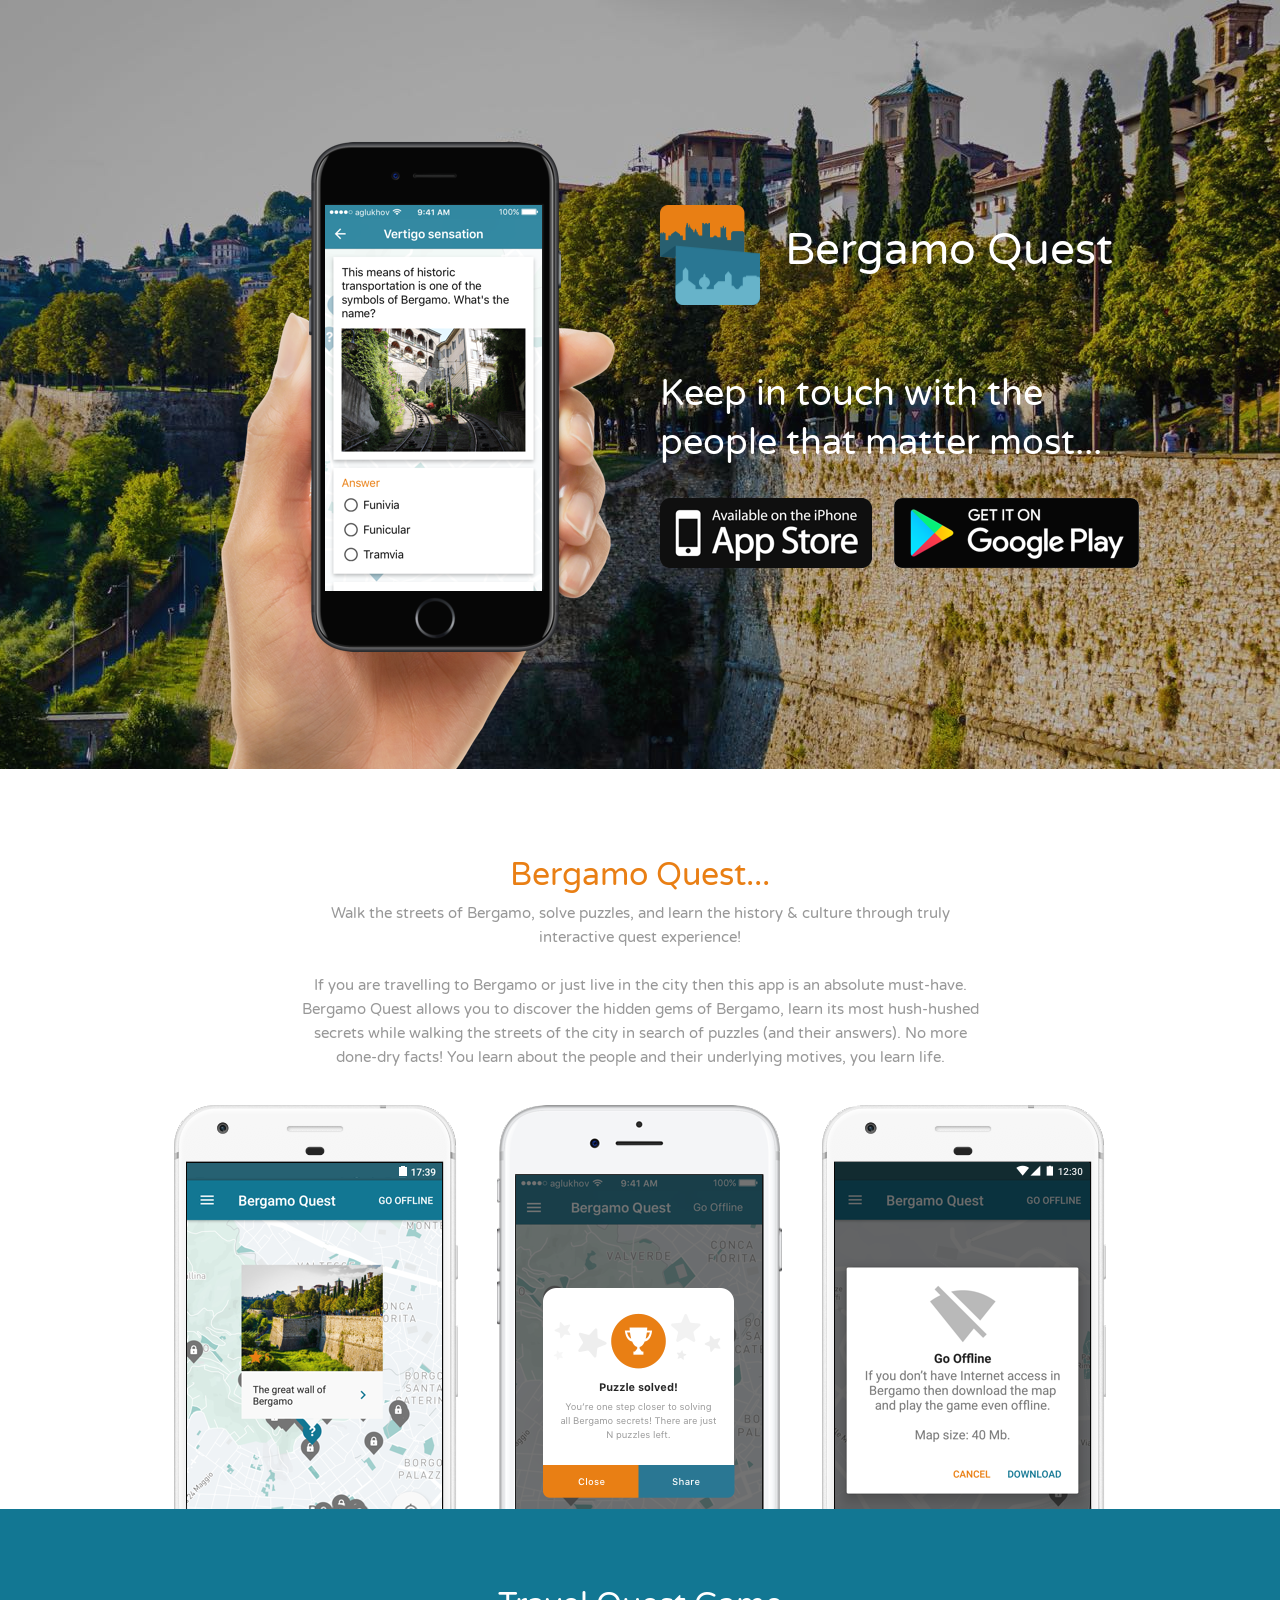
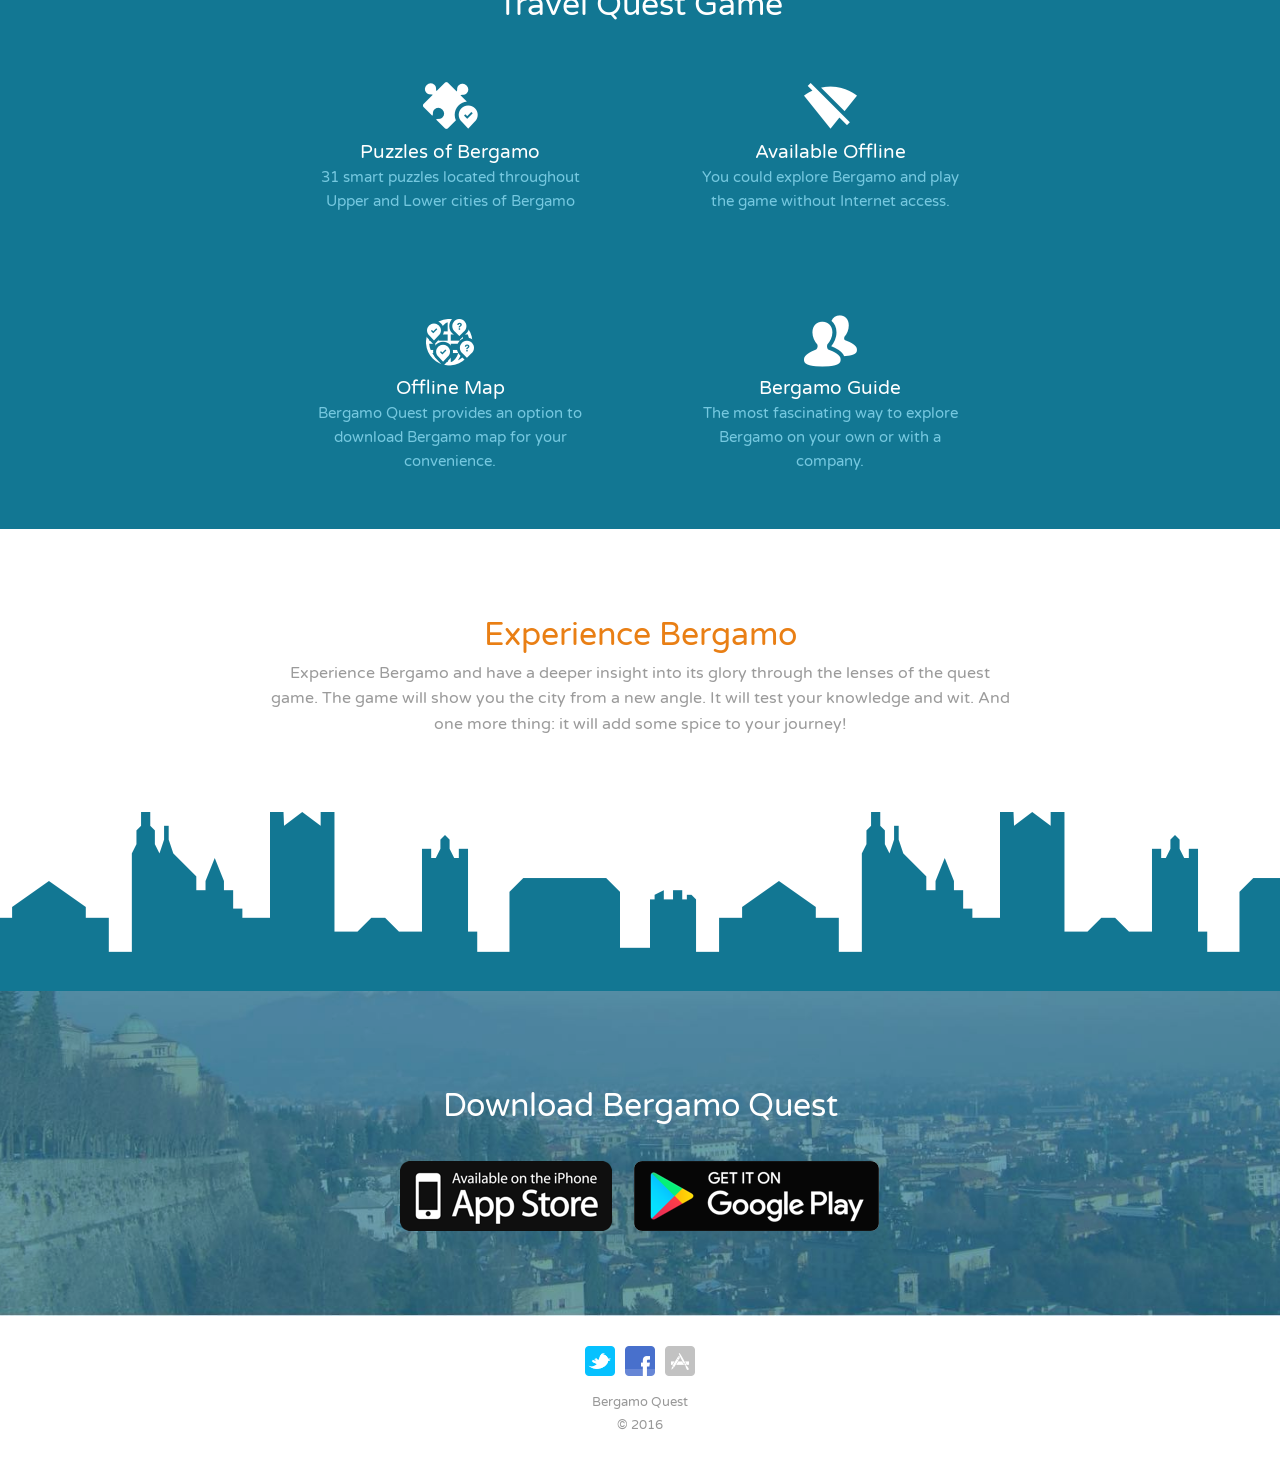
==== public/index.html @ e667bb9e "Landing update 2+x6" ====
<!DOCTYPE html PUBLIC "-//W3C//DTD XHTML 1.0 Transitional//EN" "http://www.w3.org/TR/xhtml1/DTD/xhtml1-transitional.dtd">
<html xmlns="http://www.w3.org/1999/xhtml">

<head itemscope itemtype="http://schema.org/WebSite">
	<meta http-equiv="Content-Type" content="text/html; charset=UTF-8" />

	<title itemprop="name">Bergamo Quest App</title>
	<meta name="description" content="Bergamo Quest allows to know more about Bergamo through solving game puzzles.">
	<link rel="image_src" href="http://bergamoquest.com/img/header_background.jpg" />

	<link rel="shortcut icon" type="image/x-icon" href="favicon.ico" />

	<meta name="copyright" content="Routes Software SRL" />
	<meta name="application-name" content="BergamoQuest" />

	<!-- Twitter App Card data -->
	<meta name="twitter:card" content="app" />
	<meta name="twitter:description" content="Bergamo Quest allows to know more about Bergamo through solving game puzzles." />
	<meta name="twitter:title" content="Bergamo Quest App" />
	<meta name="twitter:site" content="@RoutesTips" />
	<meta name="twitter:creator" content="@RoutesTips" />
	<meta name="twitter:image" content="http://bergamoquest.com/img/header_background.jpg" />
	<meta name="twitter:app:name:iphone" content="BergamoQuest" />
	<meta name="twitter:app:name:ipad" content="BergamoQuest" />
	<meta name="twitter:app:name:googleplay" content="BergamoQuest" />
	<meta name="twitter:app:id:iphone" content="1159543023?" />
	<meta name="twitter:app:id:ipad" content="1159543023?" />
	<meta name="twitter:app:id:googleplay" content="tips.routes.bergamoquest" />

	<!-- Open Graph data -->
	<meta property="og:title" content="Bergamo Quest App" />
	<meta property="og:type" content="website" />
	<meta property="og:url" content="http://bergamoquest.com/" />
	<meta property="og:image" content="http://bergamoquest.com/img/header_background.jpg" />
	<meta property="og:description" content="Bergamo Quest allows to know more about Bergamo through solving game puzzles." />
	<meta property="og:site_name" content="Bergamo Quest App" />

	<meta property="fb:app_id" content="264745753924811" />

	<!----	User-Scalable = NO	---->
	<meta name="viewport" content="width=device-width; initial-scale=1.0; maximum-scale=1.0; user-scalable=0;" />

	<!----	CSS	---->
	<link rel="stylesheet" type="text/css" href="http://fonts.googleapis.com/css?family=Varela+Round">
	<link rel="stylesheet" type="text/css" href="css/site.css" />
</head>


<body>
	<div class="loading_screen"></div>

	<div id="Pg" class="pg">
		<header id="PgTop" class="pg-top">
			<div class="top-txt">
				<h1>Bergamo Quest</h1>
				<h3>Keep in touch with the people that matter most...</h3>
				<a class="but-appsto" href="https://itunes.apple.com/us/app/bergamo-quest/id1159543023?ls=1&mt=8"></a>
				<a class="but-g-play" href="https://play.google.com/store/apps/details?id=tips.routes.bergamoquest"></a>
			</div>
			<div class="top-pic"></div>
		</header>

		<section class="sect-1">
			<div class="inner_wrapper">
				<div class="sect-1_top">
					<h2>Bergamo Quest...</h2>
					<p>Walk the streets of Bergamo, solve puzzles, and learn the history &amp; culture through truly interactive quest experience!</p>
					<p>If you are travelling to Bergamo or just live in the city then this app is an absolute must-have. Bergamo Quest allows you to discover the hidden gems of Bergamo, learn its most hush-hushed secrets while walking the streets of the city in search of puzzles (and their answers). No more done-dry facts! You learn about the people and their underlying motives, you learn life.</p>
				</div>
				<div class="sect-1_toys">
					<div class="sect-1_toy-1"></div>
					<div class="sect-1_toy-2"></div>
					<div class="sect-1_toy-3"></div>
				</div>
			</div>
		</section>


		<section class="sect-2">
			<div class="inner_wrapper">
				<h3>Travel Quest Game</h3>
				<ul class="features">
					<li>
						<div class="ico-feat puzzle"></div>
						<p class="feature_title">Puzzles of Bergamo</p>
						<p>31 smart puzzles located throughout Upper and Lower cities of Bergamo</p>
					</li>
					<li>
						<div class="ico-feat offline"></div>
						<p class="feature_title">Available Offline</p>
						<p>You could explore Bergamo and play the game without Internet access.</p>
					</li>
					<li>
						<div class="ico-feat map"></div>
						<p class="feature_title">Offline Map</p>
						<p>Bergamo Quest provides an option to download Bergamo map for your convenience.</p>
					</li>
					<li>
						<div class="ico-feat guide"></div>
						<p class="feature_title">Bergamo Guide</p>
						<p>The most fascinating way to explore Bergamo on your own or with a company.</p>
					</li>
				</ul>
			</div>
		</section>


		<section class="sect-3">
			<div class="inner_wrapper">
				<h4>Experience Bergamo</h4>
				<p>Experience Bergamo and have a deeper insight into its glory through the lenses of the quest game. The game will show you the city from a new angle. It will test your knowledge and wit. And one more thing: it will add some spice to your journey!</p>

				<!--###<div class="team_member_wrapper">
					<div class="team_member_avatar">
						<img src="img/team_member_1_@DEL.jpg" width="128" height="128" alt=""/>
					</div>
					<p class="team_member_name">Team Member</p>
					<p class="team_member_position">Developer</p>

					<div class="team_member_social_icons">
					<a href="#" class="ico-tw"></a>
					<a href="#" class="dribbble_icon"></a>
					<a href="#" class="ico-fb"></a>
					</div>
				</div>-->

				<!--###<div class="team_member_wrapper">
					<div class="team_member_avatar">
						<img src="img/team_member_2_@DEL.jpg" width="128" height="128" alt=""/>
					</div>
					<p class="team_member_name">Team Member</p>
					<p class="team_member_position">Developer</p>

					<div class="team_member_social_icons">
					<a href="#" class="ico-tw"></a>
					<a href="#" class="dribbble_icon"></a>
					<a href="#" class="ico-fb"></a>
					</div>
				</div>-->

				<!--###<div class="team_member_wrapper">
					<div class="team_member_avatar">
						<img src="img/team_member_3_@DEL.jpg" width="128" height="128" alt=""/>
					</div>
					<p class="team_member_name">Team Member</p>
					<p class="team_member_position">Developer</p>

					<div class="team_member_social_icons">
					<a href="#" class="ico-tw"></a>
					<a href="#" class="dribbble_icon"></a>
					<a href="#" class="ico-fb"></a>
					</div>
				</div>-->
			</div>
		</section>


		<section class="sect-4">
			<div class="inner_wrapper">
				<h4>Download Bergamo Quest</h4>
				<div class="fin-call-2-act">
					<a class="but-appsto" href="https://itunes.apple.com/us/app/bergamo-quest/id1159543023?ls=1&mt=8"></a>
					<a class="but-g-play" href="https://play.google.com/store/apps/details?id=tips.routes.bergamoquest"></a>
				</div>
			</div>
		</section>


		<footer id="PgBot" class="pg-bot">
			<div class="inner_wrapper">
				<div class="bot-social">
					<a class="ico-tw" href="https://twitter.com/RoutesTips"></a>
					<a class="ico-fb" href="https://www.facebook.com/BergamoQuest/"></a>
					<a class="ico-appsto" href="https://itunes.apple.com/us/app/bergamo-quest/id1159543023?ls=1&mt=8"></a>
				</div>
				<p>Bergamo Quest</p>
				<p class="copyright">&copy; 2016</p>
			</div>
		</footer>
	</div>

	<script type="text/javascript" src="js/jquery-1.9.1.min.js"></script>
	<script type="text/javascript" src="js/site.js"></script>

	<!-- Google Analytics -->
	<!--###<script type="text/javascript">
		(function(i,s,o,g,r,a,m){i['GoogleAnalyticsObject']=r;i[r]=i[r]||function(){
		(i[r].q=i[r].q||[]).push(arguments)},i[r].l=1*new Date();a=s.createElement(o),
		m=s.getElementsByTagName(o)[0];a.async=1;a.src=g;m.parentNode.insertBefore(a,m)
		})(window,document,'script','https://www.google-analytics.com/analytics.js','ga');

		ga('create', 'UA-49357910-4', 'auto');
		ga('send', 'pageview');
	</script>-->
</body>


</html>
---- public/css/site.css ----
/* Reset */
html,body,div,span,object,iframe,h2,h3,h4,h5,h6,p,blockquote,pre,abbr,address,cite,code,del,dfn,em,img,ins,kbd,q,samp,small,strong,sub,sup,var,b,i,dl,dt,dd,ol,ul,li,fieldset,form,label,legend,table,caption,tbody,tfoot,thead,tr,th,td,article,aside,canvas,details,figcaption,figure,footer,header,hgroup,menu,nav,section,summary,time,mark,audio,video{background:transparent;border:0;font-size:100%;margin:0;outline:0;padding:0;vertical-align:baseline}body{line-height:1}article,aside,details,figcaption,figure,footer,header,hgroup,menu,nav,section{display:block}blockquote,q{quotes:none}blockquote:before,blockquote:after,q:before,q:after{content:none}a{background:transparent;font-size:100%;margin:0;padding:0;vertical-align:baseline}ins{background-color:#ff9;color:#000;text-decoration:none}mark{background-color:#ff9;color:#000;font-style:italic;font-weight:700}del{text-decoration:line-through}abbr[title],dfn[title]{border-bottom:1px dotted;cursor:help}table{border-collapse:collapse;border-spacing:0}hr{border:0;border-top:1px solid #ccc;display:block;height:1px;margin:1em 0;padding:0}input,select{vertical-align:middle}

/* General */
::selection {
	background: #000;
	color: #FFF;
}

::-moz-selection {
	background-color: #000;
	color: #FFF;
}

::-moz-focus-inner {
	margin: 0;
	border: 0;
	padding: 0;
}

a,a:visited {
	outline: none;
	text-decoration: none;
	color: #2e2e2e;
}

a:hover {
	outline: none;
	text-decoration: none;
	color: #666;
}

h1, h2, h3, h4, h5, h6 {
	margin: 0;
	border: 0;
	padding: 0;
	-webkit-font-smoothing: antialiased;
	font-family: 'Varela Round', sans-serif;
	line-height: 120%;
	font-weight: normal;
}

body {
	margin: 0;
	padding: 0;
	/*###overflow-x: hidden;*/
	background-image: none;
	background-color: #FFF;
	-webkit-font-smoothing: antialiased;
	font-family: 'Varela Round', sans-serif;
	/*###line-height: 1;*/
	word-wrap: break-word;
	color: #2D2D2D;
}

.pg {
	display: none;
	min-width: 320px;
}

/* Loading Screen */
.loading_screen {
	position: absolute;
	width: 100%;
	height: 100%;
	background-image: url('../img/loading_icon.gif');
	background-position: center center;
	background-repeat: no-repeat;
	background-color: #FFF;
}

.inner_wrapper {
	-moz-box-sizing: border-box;
	box-sizing: border-box;
	width: 1000px;
	max-width: 100%;
	margin-right: auto;
	margin-left: auto;
	padding: 0;
}

/* Header */
.pg-top {
	-moz-box-sizing: border-box;
	box-sizing: border-box;
	float: left;
	width: 100%;
	height: 769px;
	padding-left: 50%;
	overflow: hidden;
	background: rgb(13, 116, 145) url('../img/header_background.jpg') 50% 0 no-repeat;
	background-size: cover;
}

.top-txt {
	position: relative;
	float: left;
	width: 480px;
	/*###height: auto;*/
	z-index: 2;
	margin-left: 20px;
	margin-right: -500px;
	margin-top: 205px;
}

.top-txt:after {
	content: '';
	display: table;
	clear: both;
	line-height: 0;
}

.top-pic {
	float: left;
	width: 483px;
	height: 100%;/*^^^629px*/
	z-index: 1;
	margin-left: -500px;
	margin-right: 17px;
	background: url('../img/iphone_hand.png') 50% 100% no-repeat;
}

.top-txt h1 {
	margin: 0 0 65px 0;
	padding: 20px 0 27px 125px;
	background: url('../img/logo.png') 0 0 no-repeat;
	font-size: 44px;
	/*###line-height: 100%;*/
	color: #FFF;
}

.top-txt h3 {
	margin: 0 0 29px 0;
	padding: 0;
	font-size: 36px;
	line-height: 136%;
	color: #FFF;
}

/* Appstore Button */
a.but-appsto {
	display: block;
	float: left;
	height: 71px;
	width: 212px;
	margin-right: 22px;
	background: url('../img/store_buttons.png') 0 0 no-repeat;
}

/* Google Play Button */
a.but-g-play {
	display: block;
	float: left;
	height: 71px;
	width: 245px;
	background: url('../img/store_buttons.png') -213px 0 no-repeat;
}

/* Section 1 */
.sect-1 {
	float: left;
	width: 100%;
	height: 653px;/*###690px*/
	padding-top: 87px;
	background-color: #FFF;
}

.sect-1_top {
	width: 690px;
	/*###height: 228px;*/
	margin: 0 auto 6px auto;
}

.sect-1 h2 {
	margin-bottom: 7px;
	text-align: center;
	font-size: 32px;
	color: rgb(233, 124, 15);
}

.sect-1 p {
	margin-bottom: 24px;
	text-align: center;
	font-size: 15px;
	line-height: 160%;
	color: #969696;
}

.sect-1 p:last-child {
	margin: 0;
}

.sect-1_toys {
	width: 932px;/*###900px*/
	/*###height: 434px;462px*/
	margin: 0 auto;
}

.sect-1_toy-1,
.sect-1_toy-2,
.sect-1_toy-3 {
	float: left;
	width: 284px;
	height: 404px;
	margin-top: 30px;/*###40px*/
	background-position: top center;
	background-repeat: no-repeat;
}

.sect-1_toy-1 {
	background-image: url('../img/toy_1.png');
}

.sect-1_toy-2 {
	width: 285px;
	margin-left: 39px;
	background-image: url('../img/toy_2.png');
}

.sect-1_toy-3 {
	margin-left: 40px;
	background-image: url('../img/toy_3.png');
}

/* Section 2 */
.sect-2 {
	float: left;
	width: 100%;
	padding-top: 77px;
	background-color: rgb(13, 116, 145);
}

.sect-2 h3 {
	margin-bottom: 9px;
	text-align: center;
	font-size: 32px;
	color: rgb(255, 255, 255);
}

ul.features {
	width: 760px;
	margin-left: auto;
	margin-right: auto;
	/*###padding-top: 60px;*/
	list-style: none;
}

ul.features li {
	float: left;
	width: 280px;
	margin: 45px 50px 56px 50px;
	text-align: center;
}

.features .ico-feat {
	width: 55px;
	height: 55px;
	margin-left: auto;
	margin-right: auto;
	margin-bottom: 10px;
	background: url('../img/ico_features.png') 0 0 no-repeat;
}

.ico-feat.puzzle {
	background-position: 0px 0px;
}

.ico-feat.offline {
	background-position: 0px -55px;
}

.ico-feat.map {
	background-position: 0px -110px;
}

.ico-feat.guide {
	background-position: 0px -165px;
}

.features p.feature_title {
	margin-bottom: 3px;
	font-size: 19px;
	line-height: 100%;
	color: rgb(255, 255, 255);
}

.features p {
	font-size: 15px;
	line-height: 160%;/*###24px*/
	color: rgb(114, 199, 223);
}

/* Section 3 */
.sect-3 {
	float: left;
	width: 100%;
	min-height: 195px;
	padding-top: 87px;
	padding-bottom: 180px;
	background: rgb(255, 255, 255) url('../img/city.png') 50% 100% repeat-x;
}

.sect-3 .inner_wrapper {
	width: 740px;
}

.sect-3 h4 {
	margin-bottom: 6px;
	text-align: center;
	font-size: 32px;
	color: rgb(233, 124, 15);
}

.sect-3 p {
	text-align: center;
	line-height: 160%;
	color: rgb(153, 153, 153);
}

/*###.team_member_wrapper {
	width: 140px;
	float: left;
}*/

/*###.team_member_avatar {
	width: 140px;
	height: 140px;
}*/

/*###.team_member_avatar img {
	width: 122px;
	height: 122px;
	border: solid 8px #FFF;
	-moz-box-shadow: 0 0 10px 0 #D3D3D3;
	-webkit-box-shadow: 0 0 10px 0 #D3D3D3;
	box-shadow: 0 0 10px 0 #D3D3D3;
	border-radius: 50%;
}*/

/*###p.team_member_name {
	text-align: center;
	font-size: 16px;
	color: #494949;
	text-transform: uppercase;
	padding-top: 15px;
	padding-bottom: 10px;
}*/

/*###p.team_member_position {
	text-align: center;
	text-transform: uppercase;
	color: #B0B0B0;
	font-size: 12px;
}*/

/*###.team_member_social_icons {
	width: 110px;
	height: 30px;
	margin-left:auto;
	margin-right:auto;
	margin-top: 16px;
}*/

/*###.team_member_social_icons a {
	float: left;
	width: 30px;
	height: 30px;
	margin-right: 10px;
	background-image: url('../img/team_social_icons.png');
	background-repeat: no-repeat;
}*/

/*###.team_member_social_icons a.ico-tw {
	background-position: 0px 0px;
}*/

/*###.team_member_social_icons a.dribbble_icon {
  background-position: -31px 0px;
}*/

/*###.team_member_social_icons a.ico-fb {
	margin-right: 0px;
	background-position: -62px 0px;
}*/

/*###.team_member_wrapper {
	float: left;
	width: 140px;
	margin-left: 80px;
	margin-right: 80px;
	margin-top: 80px;
}*/


/* Section 4 */
.sect-4 {
	float: left;
	width: 100%;
	height: 229px;
	padding-top: 96px;
	background: #2A1040 url('../img/footer_background.jpg') 50% 50% no-repeat;
	background-size: cover;
}

.sect-4 h4 {
	margin-bottom: 34px;
	text-align: center;
	font-size: 32px;
	color: #FFF;
}

.fin-call-2-act {
	width: 480px;/*###441px*/
	margin-left: auto;
	margin-right: auto;
}


/* Footer */
.pg-bot {
	float: left;
	width: 100%;
	text-align: center;
	padding-top: 30px;
	padding-bottom: 20px;
	height: auto;
}

.pg-bot p {
	padding-bottom: 10px;
	font-size: 13px;
	color: #969696;
}

.bot-social {
	width: 110px;
	height: 50px;
	margin-left: auto;
	margin-right: auto;
}

.bot-social a {
	float: left;
	width: 30px;
	height: 30px;
	margin-right: 10px;
	background-image: url('../img/team_social_icons.png');
	background-repeat: no-repeat;
}

.bot-social a.ico-tw {
	background-position:0px 0px;
}

.bot-social a.ico-fb {
	background-position:-62px 0px;
}

.bot-social a.ico-appsto {
	background-position: -93px 0px;
	margin-right: 0px;
}

/* Animations (Compressed)*/
.animated{-webkit-animation-duration:1s;-moz-animation-duration:1s;-o-animation-duration:1s;animation-duration:1s;-webkit-animation-fill-mode:both;-moz-animation-fill-mode:both;-o-animation-fill-mode:both;animation-fill-mode:both}@-webkit-keyframes fadeInDownBig{0%{opacity:0;-webkit-transform:translateY(-2000px)}100%{opacity:1;-webkit-transform:translateY(0)}}@-moz-keyframes fadeInDownBig{0%{opacity:0;-moz-transform:translateY(-2000px)}100%{opacity:1;-moz-transform:translateY(0)}}@-o-keyframes fadeInDownBig{0%{opacity:0;-o-transform:translateY(-2000px)}100%{opacity:1;-o-transform:translateY(0)}}@keyframes fadeInDownBig{0%{opacity:0;transform:translateY(-2000px)}100%{opacity:1;transform:translateY(0)}}.fadeInDownBig{-webkit-animation-name:fadeInDownBig;-moz-animation-name:fadeInDownBig;-o-animation-name:fadeInDownBig;animation-name:fadeInDownBig}@-webkit-keyframes fadeInUpBig{0%{opacity:0;-webkit-transform:translateY(2000px)}100%{opacity:1;-webkit-transform:translateY(0)}}@-moz-keyframes fadeInUpBig{0%{opacity:0;-moz-transform:translateY(2000px)}100%{opacity:1;-moz-transform:translateY(0)}}@-o-keyframes fadeInUpBig{0%{opacity:0;-o-transform:translateY(2000px)}100%{opacity:1;-o-transform:translateY(0)}}@keyframes fadeInUpBig{0%{opacity:0;transform:translateY(2000px)}100%{opacity:1;transform:translateY(0)}}.fadeInUpBig{-webkit-animation-name:fadeInUpBig;-moz-animation-name:fadeInUpBig;-o-animation-name:fadeInUpBig;animation-name:fadeInUpBig}



/* Responsive */
@media screen and (max-width: 1020px) {
	.inner_wrapper {
		width: 100%;
		/*###margin-left: 0;*/
		/*###margin-right: 0;*/
		padding-left: 20px;
		padding-right: 20px;
	}

	.pg-top {
		height: auto;
		padding-left: 20%;
		padding-right: 20%;
		padding-bottom: 39.6%;
	}

	/*^^^.top-txt {
		/*###float: right;* /
		position: absolute;
		width: 80%;
		/*###height: auto;* /
		margin-left: 10%;
		margin-right: 10%;
		margin-top: 10%;
	}*/

	.top-txt {
		float: none;
		width: auto;
		margin-left: auto;
		margin-right: auto;
		margin-top: 50px;
	}

	/*^^^.top-pic {
		margin-top: 40%;
		/*###max-width: 690px;* /
		background-size: 100%;
		/*###background-position: center bottom;* /
	}*/

	.top-pic {
		float: none;
		position: absolute;
		left: 36.33%;
		bottom: 0;
		width: 27.33%;
		height: 51.5%;
		margin: 0;
		background-size: 100%;
	}

	.top-txt h1 {
		margin-bottom: 25px;
	}

	.sect-1_toys {
		width: 608px;
		/*###height: 462px;*/
		/*###margin-left: auto;*/
		/*###margin-right: auto;*/
	}

	.sect-1_toy-3 {
		display:none;
	}
}



@media screen and (max-width: 900px) {
	.sect-1_top {
		width: 80%;
		/*###margin-left: auto;*/
		/*###margin-right: auto;*/
		margin-bottom: 10px;/*###*/
	}

	.sect-3 {
		/*###height: auto;*/
		/*###padding-bottom: 80px;*/
	}

	.sect-3 .inner_wrapper {
		width: 340px;
		margin-left: auto;
		margin-right: auto;
	}

	.sect-4 {
		/*###background-position: 0px 0px;*/
	}
}



@media screen and (max-width: 780px) {
	/*^^^.top-pic {
		margin-top: 50%;
	}*/

	.sect-1_toys {
		width: 100%;
	}

	.sect-1_toy-1 {
		float: none;
		margin-left: auto;
		margin-right: auto;
	}

	.sect-1_toy-2 {
		display:none;
	}

	.sect-2 h3 {
		padding-left: 40px;
		padding-right: 40px;
	}

	ul.features {
		width: 100%;
		margin-left: 0;
		margin-right: 0;
	}

	ul.features li {
		clear: both;
		float: none;
		width: 280px;
		margin-left: auto;
		margin-right: auto;
		/*###text-align: center;*/
	}
}



@media screen and (max-width: 590px) {
	/*^^^.top-pic {
		margin-top: 80%;
	}*/

	.sect-1 {
		height: auto;
	}

	.sect-1_top {
		width: 80%;
		/*###height: auto;*/
		/*###margin-left: auto;*/
		/*###margin-right: auto;*/
		margin-bottom: 30px;
		/*###padding-bottom: 30px;*/
	}

	.sect-1 h2,
	.sect-2 h3,
	.sect-3 h4,
	.sect-4 h4 {
		font-size: 27px;
	}
}



@media screen and (max-width: 550px) {
	.top-txt a.but-appsto {
		margin-bottom: 20px;
	}

	.sect-4 {
		/*###width: 100%;*/
		height: auto;
		padding-bottom: 70px;
	}

	.sect-4 h4 {
		margin-bottom: 30px;
	}

	.fin-call-2-act {
		width: 245px;
		margin-left: auto;
		margin-right: auto;
		margin-bottom: 30px;
	}

	a.but-appsto {
		float: none;
		margin-left: auto;
		margin-right: auto;
		margin-bottom: 30px;
	}

	a.but-g-play {
		float: none;
		margin-left: auto;
		margin-right: auto;
	}
}



@media screen and (max-width: 490px) {
	.top-txt {
		margin-top: 20%;
	}

	/*^^^.top-pic {
		width: 90%;
		height: 575px;
		margin-top: 110%;
		/*###background-size: 100%;* /
		/*###background-position: center bottom;* /
	}*/
}
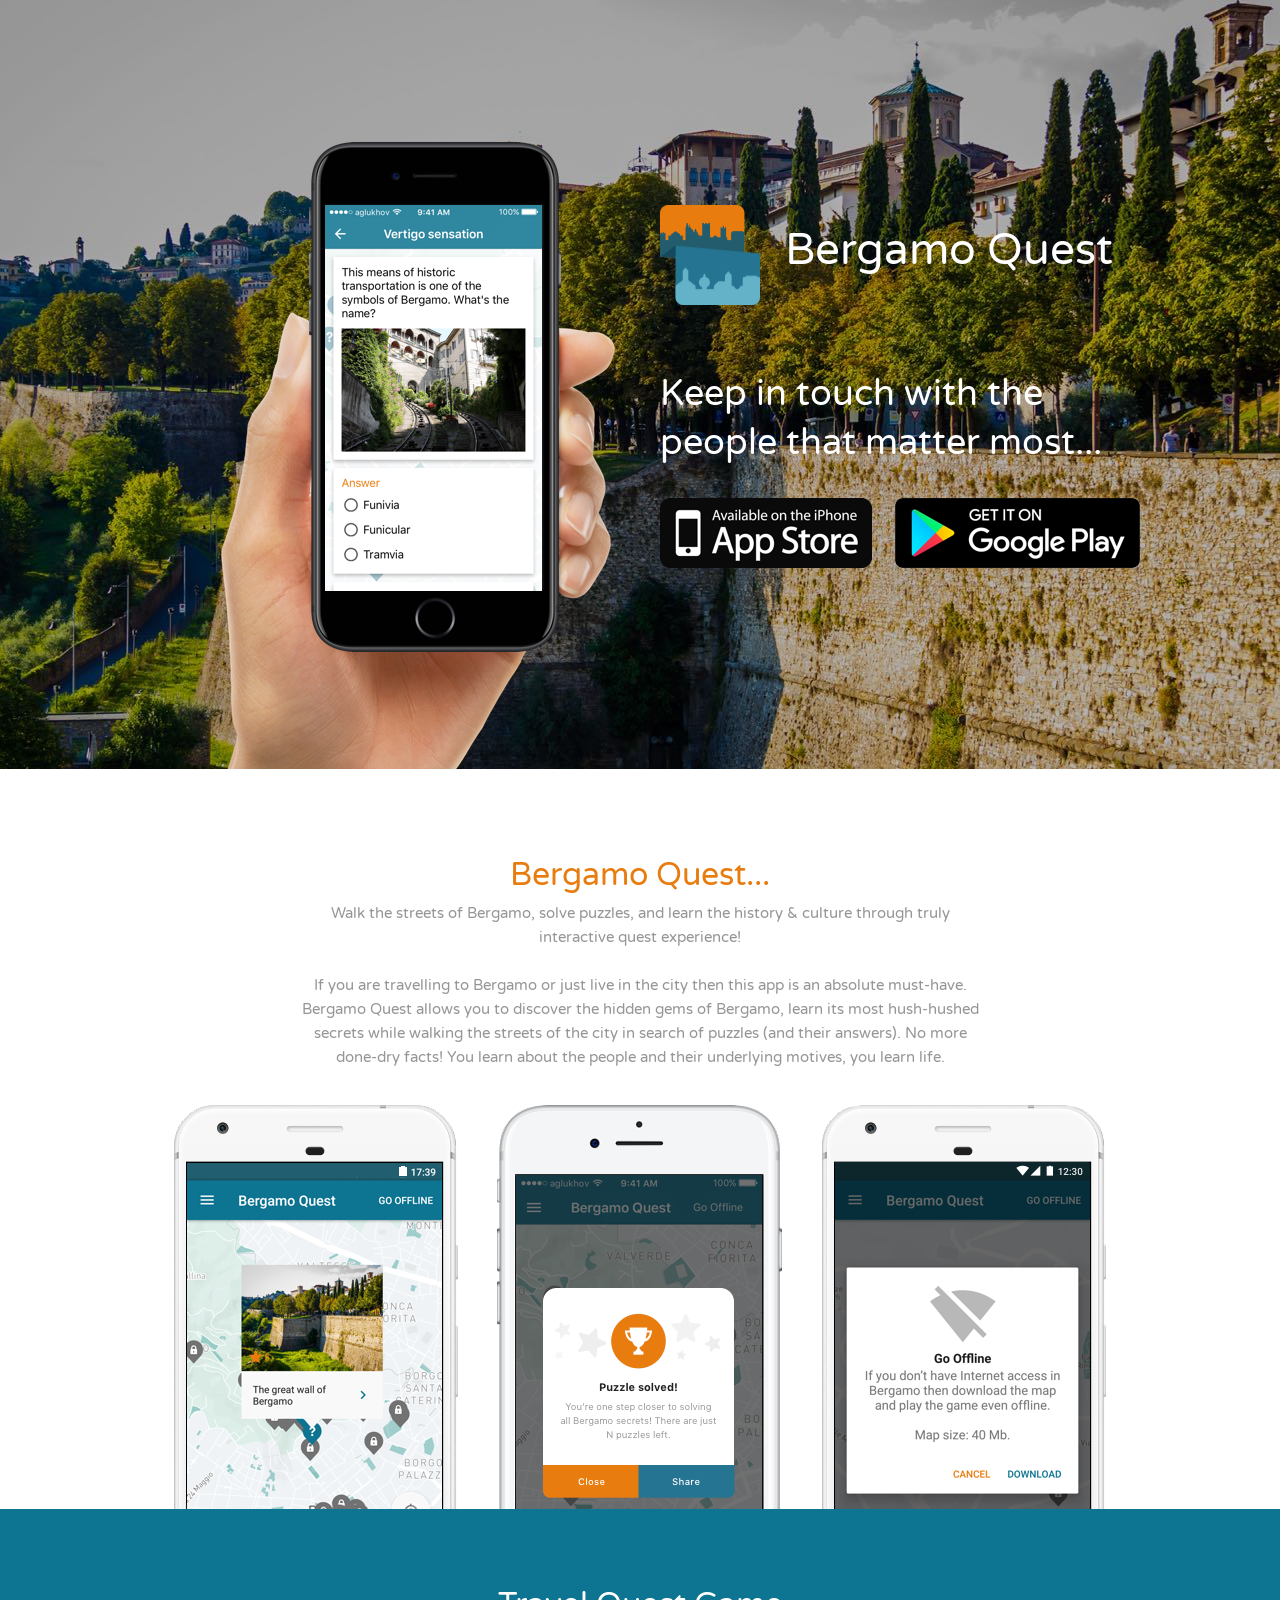
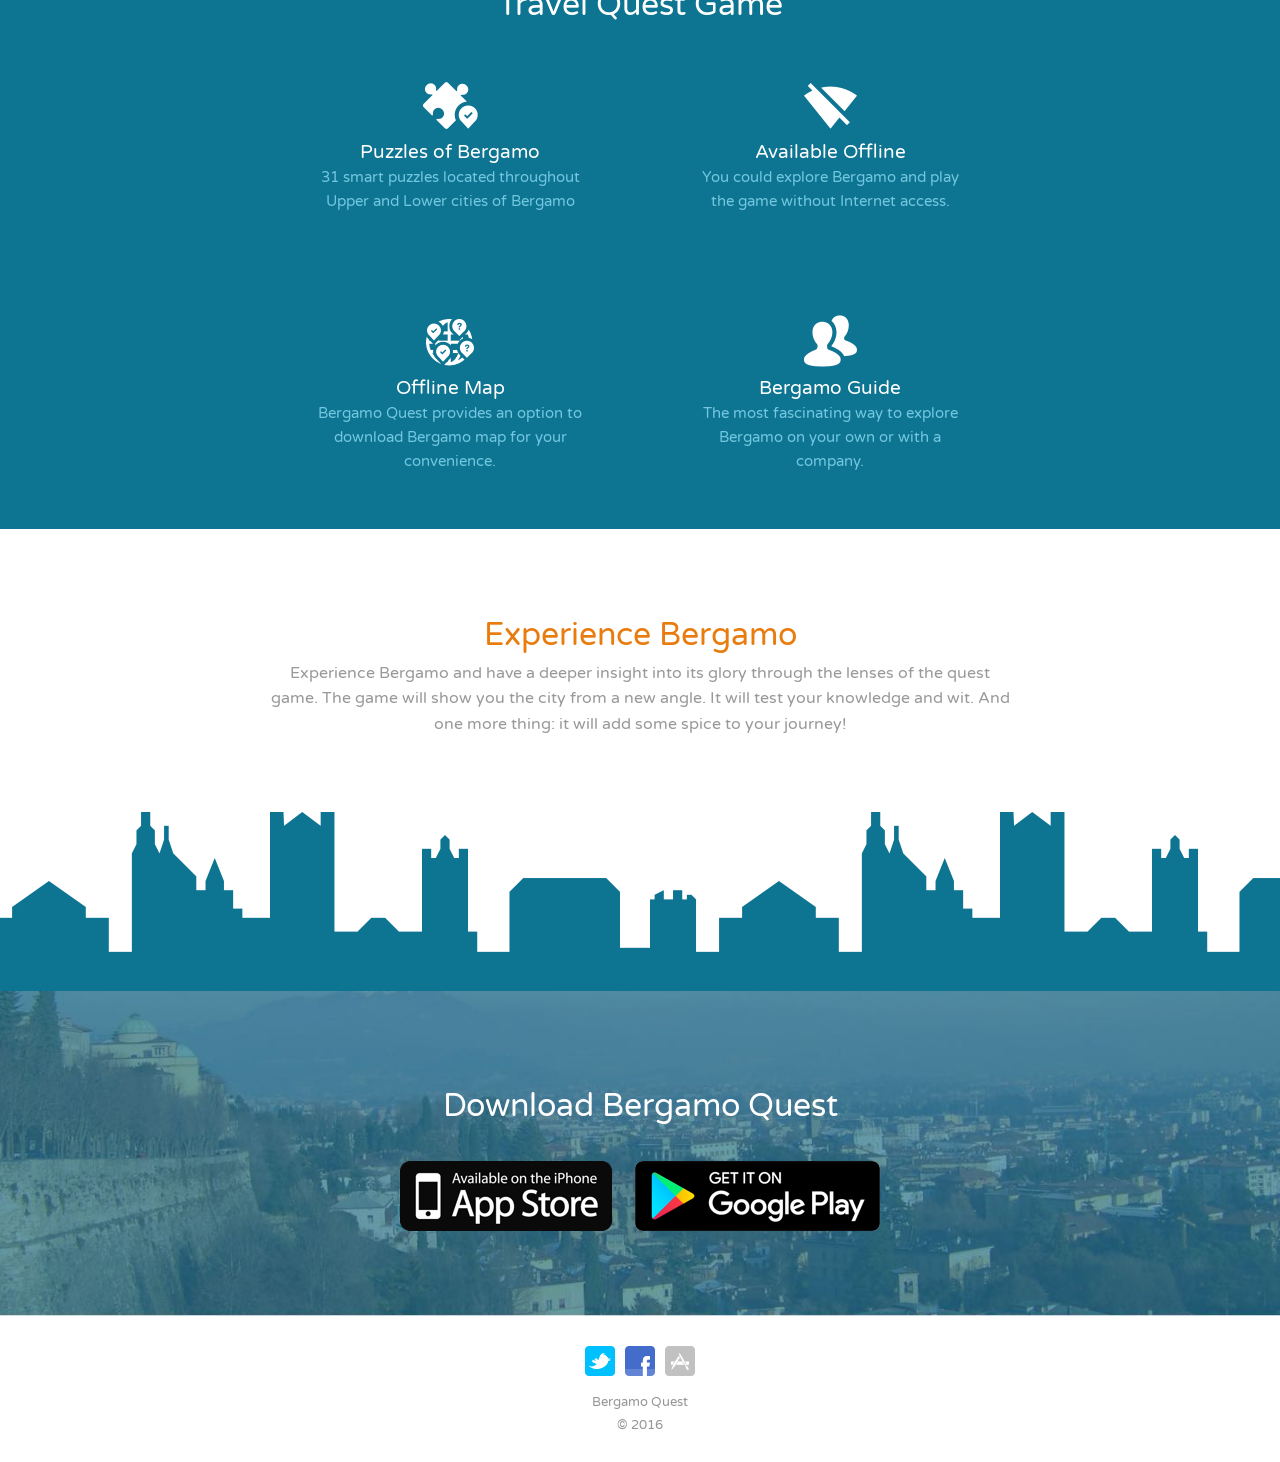
==== commit a9cec0d2: "Landing update 3+" ====
--- a/public/index.html
+++ b/public/index.html
@@ -46,7 +46,7 @@
 </head>
 
 
-<body>
+<body class="loading">
 	<div class="loading_screen"></div>
 
 	<div id="Pg" class="pg">
--- a/public/css/site.css
+++ b/public/css/site.css
@@ -53,20 +53,32 @@
 	color: #2D2D2D;
 }
 
-.pg {
-	display: none;
-	min-width: 320px;
-}
-
 /* Loading Screen */
 .loading_screen {
 	position: absolute;
 	width: 100%;
 	height: 100%;
-	background-image: url('../img/loading_icon.gif');
-	background-position: center center;
-	background-repeat: no-repeat;
-	background-color: #FFF;
+	background: rgb(255, 255, 255) url('../img/loading_icon.gif') 50% 50%  no-repeat;
+	opacity: 0;
+	-webkit-transition: opacity 0.4s linear;
+	-o-transition: opacity 0.4s linear;
+	transition: opacity 0.4s linear;
+}
+
+.loading .loading_screen {
+	opacity: 1;
+}
+
+.pg {
+	min-width: 320px;
+	opacity: 1;
+	-webkit-transition: opacity 1.2s linear 0.4s;
+	-o-transition: opacity 1.2s linear 0.4s;
+	transition: opacity 1.2s linear 0.4s;
+}
+
+.loading .pg {
+	opacity: 0;
 }
 
 .inner_wrapper {
@@ -90,6 +102,20 @@
 	overflow: hidden;
 	background: rgb(13, 116, 145) url('../img/header_background.jpg') 50% 0 no-repeat;
 	background-size: cover;
+	opacity: 1;
+	-webkit-transform: translate3d(0, 0, 0);
+	-ms-transform: translate3d(0, 0, 0);
+	transform: translate3d(0, 0, 0);
+	-webkit-transition: opacity 1.0s linear 0.4s, -webkit-transform 1.0s linear 0.4s;
+	-o-transition: opacity 1.0s linear 0.4s, transform 1.0s linear 0.4s;
+	transition: opacity 1.0s linear 0.4s, transform 1.0s linear 0.4s;
+}
+
+.loading .pg-top {
+	opacity: 0;
+	-webkit-transform: translate3d(0, -2000px, 0);
+	-ms-transform: translate3d(0, -2000px, 0);
+	transform: translate3d(0, -2000px, 0);
 }
 
 .top-txt {
@@ -101,6 +127,20 @@
 	margin-left: 20px;
 	margin-right: -500px;
 	margin-top: 205px;
+	opacity: 1;
+	-webkit-transform: translate3d(0, 0, 0);
+	-ms-transform: translate3d(0, 0, 0);
+	transform: translate3d(0, 0, 0);
+	-webkit-transition: opacity 1.0s linear 1.3s, -webkit-transform 1.0s linear 1.3s;
+	-o-transition: opacity 1.0s linear 1.3s, transform 1.0s linear 1.3s;
+	transition: opacity 1.0s linear 1.3s, transform 1.0s linear 1.3s;
+}
+
+.loading .top-txt {
+	opacity: 0;
+	-webkit-transform: translate3d(0, 2000px, 0);
+	-ms-transform: translate3d(0, 2000px, 0);
+	transform: translate3d(0, 2000px, 0);
 }
 
 .top-txt:after {
@@ -118,6 +158,20 @@
 	margin-left: -500px;
 	margin-right: 17px;
 	background: url('../img/iphone_hand.png') 50% 100% no-repeat;
+	opacity: 1;
+	-webkit-transform: translate3d(0, 0, 0);
+	-ms-transform: translate3d(0, 0, 0);
+	transform: translate3d(0, 0, 0);
+	-webkit-transition: opacity 1.0s linear 1.1s, -webkit-transform 1.0s linear 1.1s;
+	-o-transition: opacity 1.0s linear 1.1s, transform 1.0s linear 1.1s;
+	transition: opacity 1.0s linear 1.1s, transform 1.0s linear 1.1s;
+}
+
+.loading .top-pic {
+	opacity: 0;
+	-webkit-transform: translate3d(0, 2000px, 0);
+	-ms-transform: translate3d(0, 2000px, 0);
+	transform: translate3d(0, 2000px, 0);
 }
 
 .top-txt h1 {
@@ -137,23 +191,31 @@
 	color: #FFF;
 }
 
-/* Appstore Button */
+/* Appstore, Google Play buttons */
+a.but-appsto,
+a.but-g-play {
+	display: inline-block;
+	/*###float: left;*/
+	height: 71px;
+	background: url('../img/store_buttons.png') 0 0 no-repeat;
+	-webkit-transition: opacity 0.4s linear;
+	-o-transition: opacity 0.4s linear;
+	transition: opacity 0.4s linear;
+}
+
 a.but-appsto {
-	display: block;
-	float: left;
-	height: 71px;
 	width: 212px;
-	margin-right: 22px;
-	background: url('../img/store_buttons.png') 0 0 no-repeat;
-}
-
-/* Google Play Button */
+	margin-right: 19px;
+}
+
 a.but-g-play {
-	display: block;
-	float: left;
-	height: 71px;
 	width: 245px;
-	background: url('../img/store_buttons.png') -213px 0 no-repeat;
+	background-position: -213px 0;
+}
+
+a.but-appsto:hover,
+a.but-g-play:hover {
+	opacity: 0.67;
 }
 
 /* Section 1 */
@@ -192,8 +254,9 @@
 
 .sect-1_toys {
 	width: 932px;/*###900px*/
-	/*###height: 434px;462px*/
+	height: 434px;/*###462px*/
 	margin: 0 auto;
+	overflow: hidden;
 }
 
 .sect-1_toy-1,
@@ -201,10 +264,13 @@
 .sect-1_toy-3 {
 	float: left;
 	width: 284px;
-	height: 404px;
+	height: 434px;
 	margin-top: 30px;/*###40px*/
 	background-position: top center;
 	background-repeat: no-repeat;
+	-webkit-transition: -webkit-transform 0.4s linear;/*###ease-in-out*/
+	-o-transition: transform 0.4s linear;/*###ease-in-out*/
+	transition: transform 0.4s linear;/*###ease-in-out*/
 }
 
 .sect-1_toy-1 {
@@ -220,6 +286,14 @@
 .sect-1_toy-3 {
 	margin-left: 40px;
 	background-image: url('../img/toy_3.png');
+}
+
+.sect-1_toy-1:hover,
+.sect-1_toy-2:hover,
+.sect-1_toy-3:hover {
+	-webkit-transform: translate3d(0, -30px, 0);
+	-ms-transform: translate3d(0, -30px, 0);
+	transform: translate3d(0, -30px, 0);
 }
 
 /* Section 2 */
@@ -410,9 +484,10 @@
 }
 
 .fin-call-2-act {
-	width: 480px;/*###441px*/
-	margin-left: auto;
-	margin-right: auto;
+	/*###width: 480px;441px*/
+	text-align: center;
+	/*###margin-left: auto;*/
+	/*###margin-right: auto;*/
 }
 
 
@@ -446,6 +521,9 @@
 	margin-right: 10px;
 	background-image: url('../img/team_social_icons.png');
 	background-repeat: no-repeat;
+	-webkit-transition: opacity 0.4s linear;
+	-o-transition: opacity 0.4s linear;
+	transition: opacity 0.4s linear;
 }
 
 .bot-social a.ico-tw {
@@ -461,8 +539,50 @@
 	margin-right: 0px;
 }
 
+.bot-social a:hover {
+	opacity: 0.67;
+}
+
+
+
 /* Animations (Compressed)*/
-.animated{-webkit-animation-duration:1s;-moz-animation-duration:1s;-o-animation-duration:1s;animation-duration:1s;-webkit-animation-fill-mode:both;-moz-animation-fill-mode:both;-o-animation-fill-mode:both;animation-fill-mode:both}@-webkit-keyframes fadeInDownBig{0%{opacity:0;-webkit-transform:translateY(-2000px)}100%{opacity:1;-webkit-transform:translateY(0)}}@-moz-keyframes fadeInDownBig{0%{opacity:0;-moz-transform:translateY(-2000px)}100%{opacity:1;-moz-transform:translateY(0)}}@-o-keyframes fadeInDownBig{0%{opacity:0;-o-transform:translateY(-2000px)}100%{opacity:1;-o-transform:translateY(0)}}@keyframes fadeInDownBig{0%{opacity:0;transform:translateY(-2000px)}100%{opacity:1;transform:translateY(0)}}.fadeInDownBig{-webkit-animation-name:fadeInDownBig;-moz-animation-name:fadeInDownBig;-o-animation-name:fadeInDownBig;animation-name:fadeInDownBig}@-webkit-keyframes fadeInUpBig{0%{opacity:0;-webkit-transform:translateY(2000px)}100%{opacity:1;-webkit-transform:translateY(0)}}@-moz-keyframes fadeInUpBig{0%{opacity:0;-moz-transform:translateY(2000px)}100%{opacity:1;-moz-transform:translateY(0)}}@-o-keyframes fadeInUpBig{0%{opacity:0;-o-transform:translateY(2000px)}100%{opacity:1;-o-transform:translateY(0)}}@keyframes fadeInUpBig{0%{opacity:0;transform:translateY(2000px)}100%{opacity:1;transform:translateY(0)}}.fadeInUpBig{-webkit-animation-name:fadeInUpBig;-moz-animation-name:fadeInUpBig;-o-animation-name:fadeInUpBig;animation-name:fadeInUpBig}
+
+/*###.animated  {
+	-webkit-animation-duration:  1s;
+	animation-duration: 1s;
+	-webkit-animation-fill-mode: both;
+	animation-fill-mode: both
+}*/
+
+/*###.fadeInDownBig {
+	-webkit-animation-name: fadeInDownBig;
+	animation-name: fadeInDownBig;
+}*/
+
+/*###@-webkit-keyframes fadeInDownBig {
+	0% { opacity:0; -webkit-transform:translateY(-2000px); }
+	100% { opacity:1; -webkit-transform:translateY(0); }
+}*/
+
+/*###@keyframes fadeInDownBig {
+	0% { opacity:0; transform:translateY(-2000px); }
+	100% { opacity:1; transform:translateY(0); }
+}*/
+
+/*###.fadeInUpBig {
+	-webkit-animation-name: fadeInUpBig;
+	animation-name: fadeInUpBig
+}*/
+
+/*###@-webkit-keyframes fadeInUpBig {
+	0% { opacity:0; -webkit-transform:translateY(2000px); }
+	100% { opacity:1; -webkit-transform:translateY(0); }
+}*/
+
+/*###@keyframes fadeInUpBig {
+	0% { opacity:0; transform:translateY(2000px); }
+	100% { opacity:1; transform:translateY(0); }
+}*/
 
 
 
@@ -478,8 +598,8 @@
 
 	.pg-top {
 		height: auto;
-		padding-left: 20%;
-		padding-right: 20%;
+		padding-left: 15%;
+		padding-right: 15%;
 		padding-bottom: 39.6%;
 	}
 
@@ -499,6 +619,7 @@
 		margin-left: auto;
 		margin-right: auto;
 		margin-top: 50px;
+		text-align: center;
 	}
 
 	/*^^^.top-pic {
@@ -511,7 +632,7 @@
 	.top-pic {
 		float: none;
 		position: absolute;
-		left: 36.33%;
+		left: 33.33%;
 		bottom: 0;
 		width: 27.33%;
 		height: 51.5%;
@@ -520,6 +641,7 @@
 	}
 
 	.top-txt h1 {
+		display: inline-block;
 		margin-bottom: 25px;
 	}
 
@@ -605,6 +727,31 @@
 
 
 
+@media screen and (max-width: 720px) {
+	.top-txt h1 {
+		padding: 20px 0 22px 100px;
+		font-size: 32px;
+		background-size: 80px 80px;
+	}
+
+	.top-txt h3 {
+		font-size: 27px;
+	}
+
+	.top-txt a.but-appsto {
+		margin-bottom: 30px;
+	}
+
+	.top-txt a.but-appsto,
+	.top-txt a.but-g-play {
+		display: block;
+		margin-left: auto;
+		margin-right: auto;
+	}
+}
+
+
+
 @media screen and (max-width: 590px) {
 	/*^^^.top-pic {
 		margin-top: 80%;
@@ -655,26 +802,33 @@
 		margin-bottom: 30px;
 	}
 
-	a.but-appsto {
-		float: none;
+	.sect-4 a.but-appsto {
+		margin-bottom: 30px;
+	}
+
+	.sect-4 a.but-appsto,
+	.sect-4 a.but-g-play {
+		display: block;
+		/*###float: none;*/
 		margin-left: auto;
 		margin-right: auto;
-		margin-bottom: 30px;
-	}
-
-	a.but-g-play {
-		float: none;
-		margin-left: auto;
-		margin-right: auto;
 	}
 }
 
 
 
 @media screen and (max-width: 490px) {
-	.top-txt {
+	.top-txt h1 {
+		padding: 2px 0 1px 100px;
+	}
+
+	.top-txt h3 {
+		margin-bottom: 14px;
+	}
+
+	/*^^^.top-txt {
 		margin-top: 20%;
-	}
+	}*/
 
 	/*^^^.top-pic {
 		width: 90%;
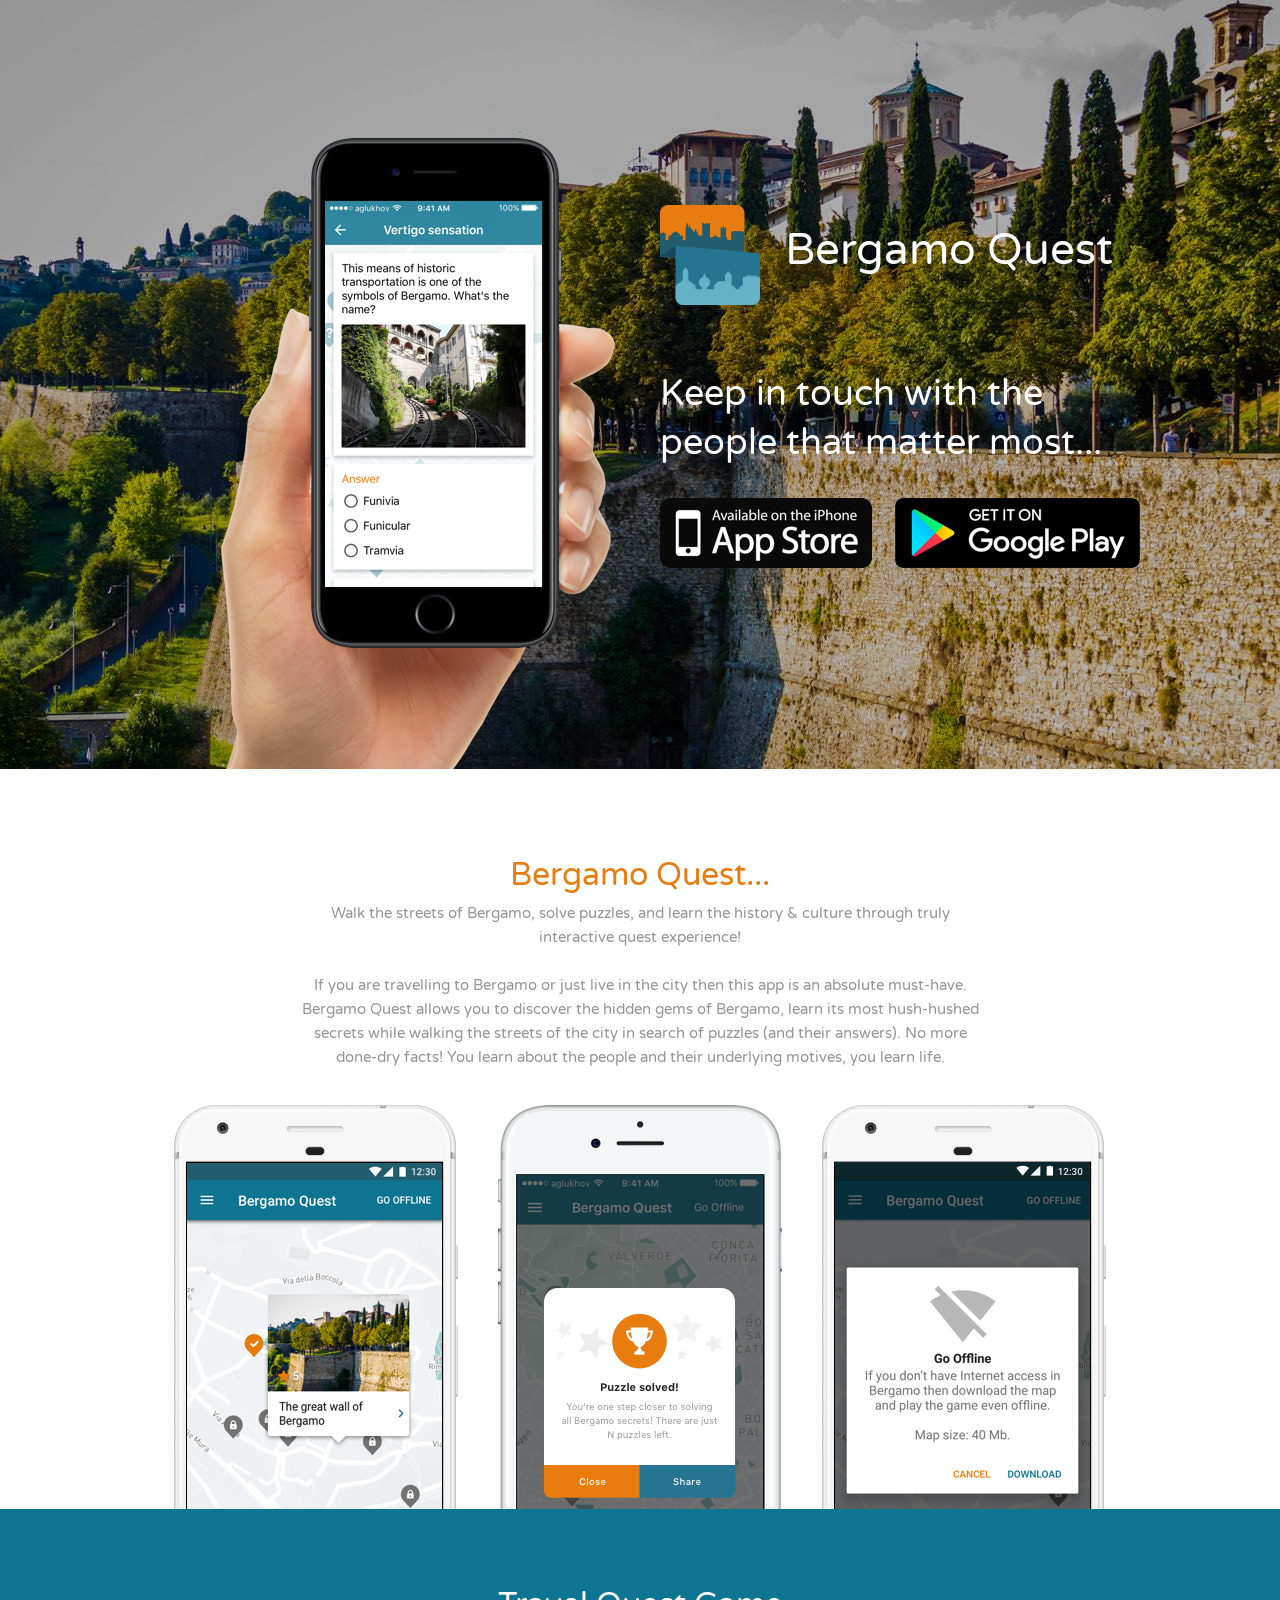
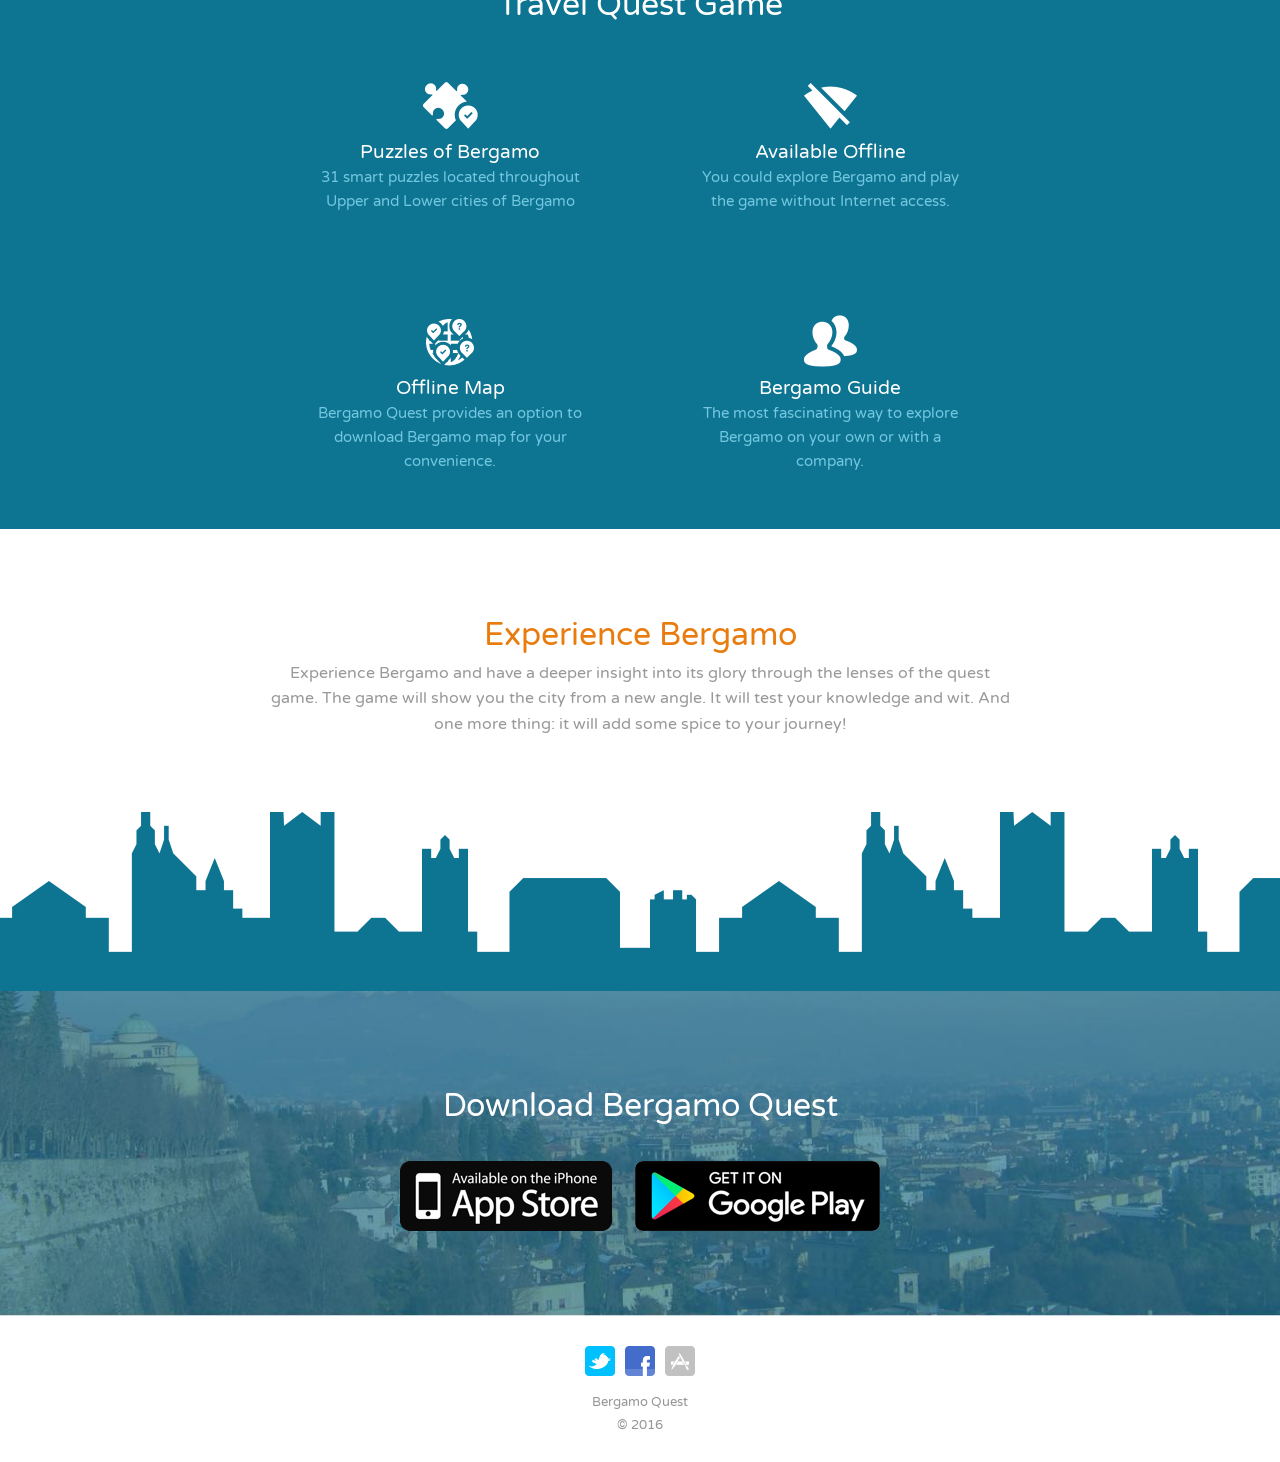
==== commit 7f8d360d: "Landing update 3++" ====
--- a/public/index.html
+++ b/public/index.html
@@ -179,7 +179,7 @@
 		</footer>
 	</div>
 
-	<script type="text/javascript" src="js/jquery-1.9.1.min.js"></script>
+	<!--###<script type="text/javascript" src="js/jquery-1.9.1.min.js"></script>-->
 	<script type="text/javascript" src="js/site.js"></script>
 
 	<!-- Google Analytics -->
--- a/public/css/site.css
+++ b/public/css/site.css
@@ -131,9 +131,9 @@
 	-webkit-transform: translate3d(0, 0, 0);
 	-ms-transform: translate3d(0, 0, 0);
 	transform: translate3d(0, 0, 0);
-	-webkit-transition: opacity 1.0s linear 1.3s, -webkit-transform 1.0s linear 1.3s;
-	-o-transition: opacity 1.0s linear 1.3s, transform 1.0s linear 1.3s;
-	transition: opacity 1.0s linear 1.3s, transform 1.0s linear 1.3s;
+	-webkit-transition: opacity 1.0s linear 1.2s, -webkit-transform 1.0s linear 1.2s;
+	-o-transition: opacity 1.0s linear 1.2s, transform 1.0s linear 1.2s;
+	transition: opacity 1.0s linear 1.2s, transform 1.0s linear 1.2s;
 }
 
 .loading .top-txt {
@@ -162,9 +162,9 @@
 	-webkit-transform: translate3d(0, 0, 0);
 	-ms-transform: translate3d(0, 0, 0);
 	transform: translate3d(0, 0, 0);
-	-webkit-transition: opacity 1.0s linear 1.1s, -webkit-transform 1.0s linear 1.1s;
-	-o-transition: opacity 1.0s linear 1.1s, transform 1.0s linear 1.1s;
-	transition: opacity 1.0s linear 1.1s, transform 1.0s linear 1.1s;
+	-webkit-transition: opacity 1.0s linear 1.0s, -webkit-transform 1.0s linear 1.0s;
+	-o-transition: opacity 1.0s linear 1.0s, transform 1.0s linear 1.0s;
+	transition: opacity 1.0s linear 1.0s, transform 1.0s linear 1.0s;
 }
 
 .loading .top-pic {
@@ -274,18 +274,18 @@
 }
 
 .sect-1_toy-1 {
-	background-image: url('../img/toy_1.png');
+	background-image: url('../img/phone_1.png');
 }
 
 .sect-1_toy-2 {
 	width: 285px;
 	margin-left: 39px;
-	background-image: url('../img/toy_2.png');
+	background-image: url('../img/phone_2.png');
 }
 
 .sect-1_toy-3 {
 	margin-left: 40px;
-	background-image: url('../img/toy_3.png');
+	background-image: url('../img/phone_3.png');
 }
 
 .sect-1_toy-1:hover,
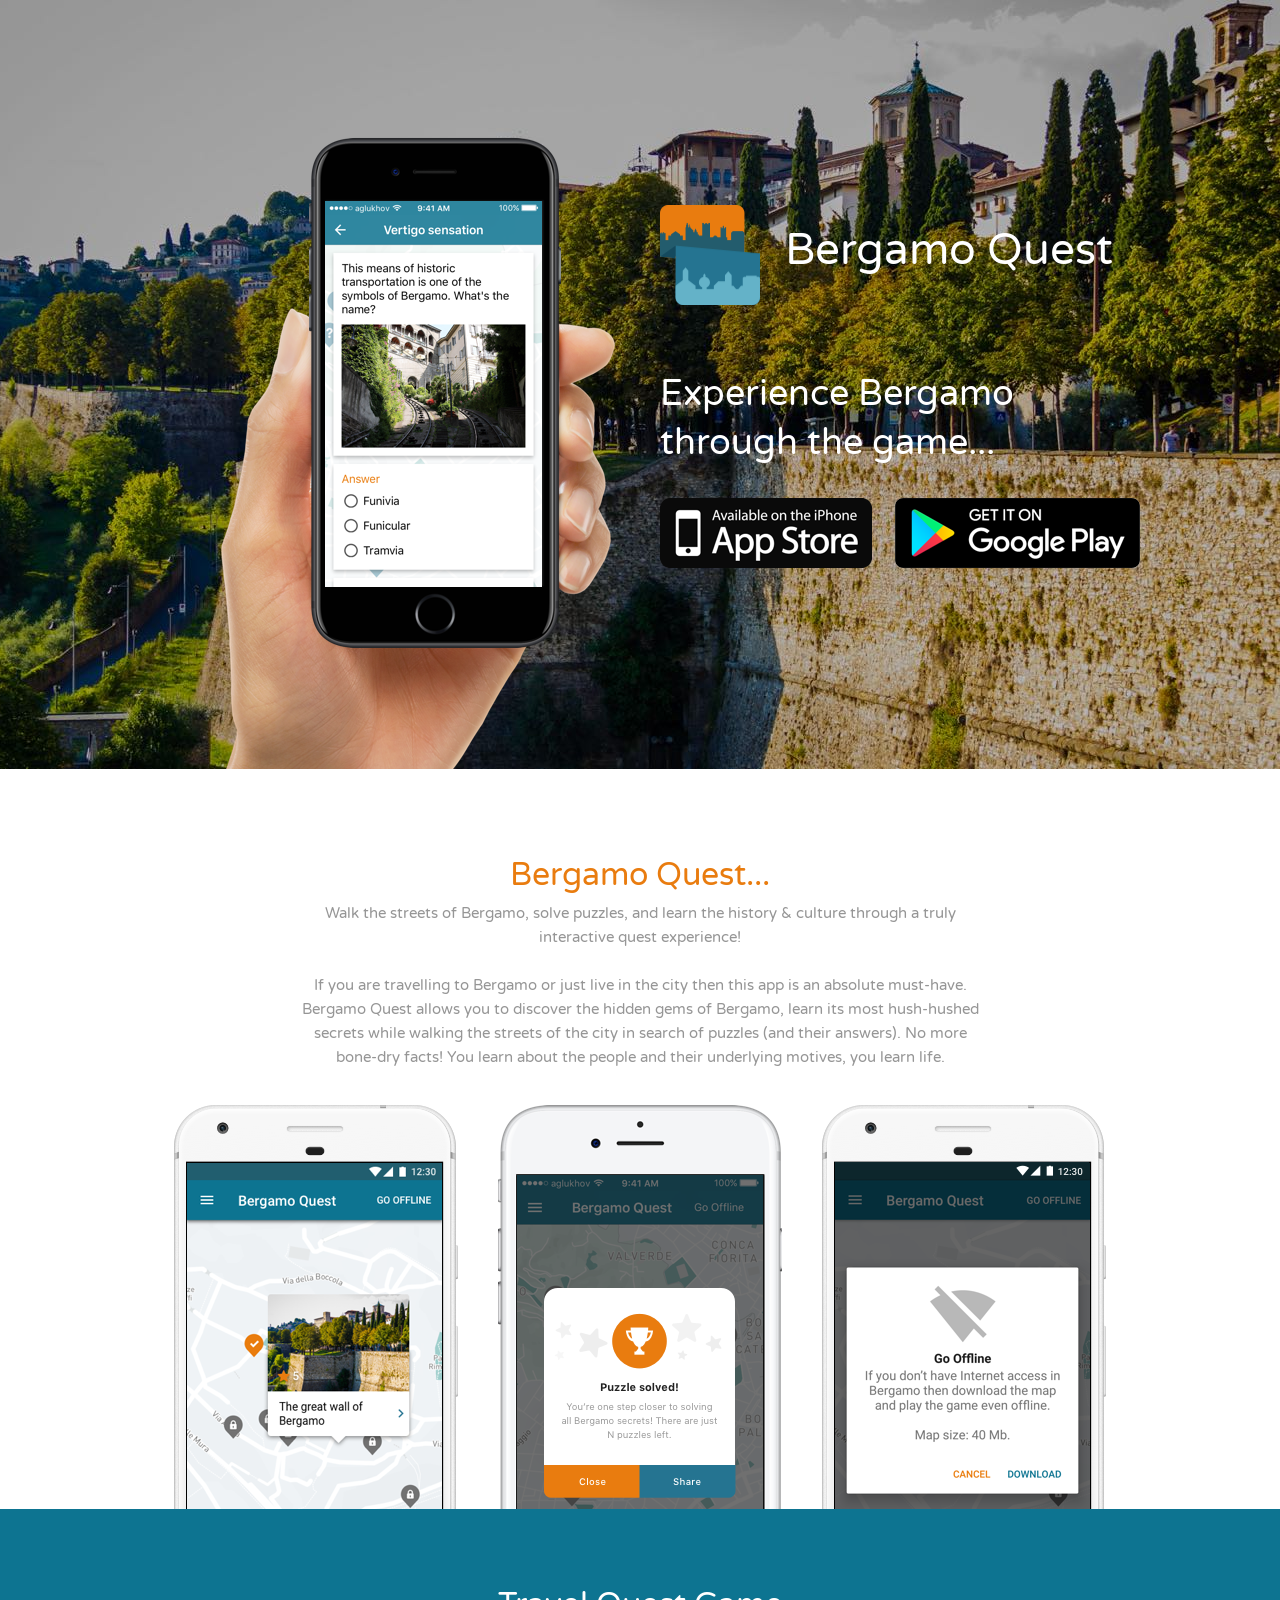
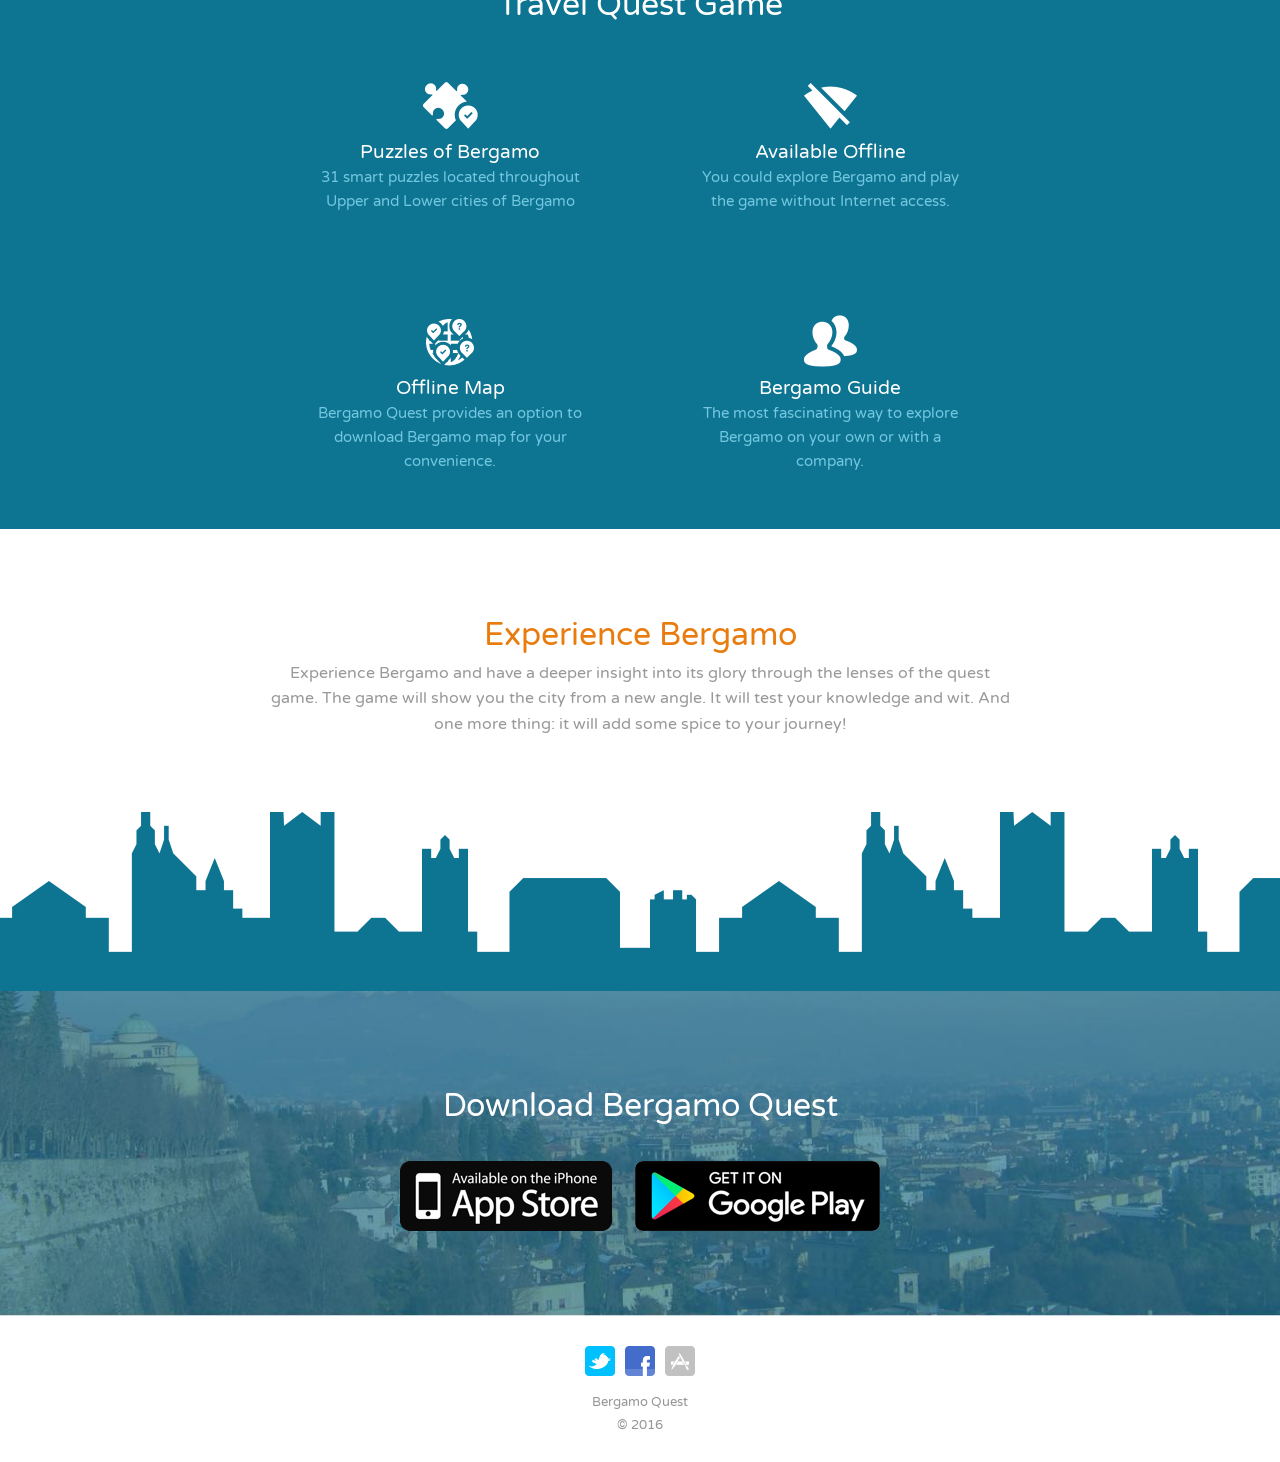
==== commit 435a319c: "Texts changed" ====
--- a/public/index.html
+++ b/public/index.html
@@ -5,7 +5,7 @@
 	<meta http-equiv="Content-Type" content="text/html; charset=UTF-8" />
 
 	<title itemprop="name">Bergamo Quest App</title>
-	<meta name="description" content="Bergamo Quest allows to know more about Bergamo through solving game puzzles.">
+	<meta name="description" content="Walk the streets of Bergamo, solve puzzles, and learn the history & culture through a truly interactive Bergamo Quest experience!">
 	<link rel="image_src" href="http://bergamoquest.com/img/header_background.jpg" />
 
 	<link rel="shortcut icon" type="image/x-icon" href="favicon.ico" />
@@ -15,7 +15,7 @@
 
 	<!-- Twitter App Card data -->
 	<meta name="twitter:card" content="app" />
-	<meta name="twitter:description" content="Bergamo Quest allows to know more about Bergamo through solving game puzzles." />
+	<meta name="twitter:description" content="Walk the streets of Bergamo, solve puzzles, and learn the history & culture through a truly interactive Bergamo Quest experience!" />
 	<meta name="twitter:title" content="Bergamo Quest App" />
 	<meta name="twitter:site" content="@RoutesTips" />
 	<meta name="twitter:creator" content="@RoutesTips" />
@@ -32,7 +32,7 @@
 	<meta property="og:type" content="website" />
 	<meta property="og:url" content="http://bergamoquest.com/" />
 	<meta property="og:image" content="http://bergamoquest.com/img/header_background.jpg" />
-	<meta property="og:description" content="Bergamo Quest allows to know more about Bergamo through solving game puzzles." />
+	<meta property="og:description" content="Walk the streets of Bergamo, solve puzzles, and learn the history & culture through a truly interactive Bergamo Quest experience!" />
 	<meta property="og:site_name" content="Bergamo Quest App" />
 
 	<meta property="fb:app_id" content="264745753924811" />
@@ -42,7 +42,7 @@
 
 	<!----	CSS	---->
 	<link rel="stylesheet" type="text/css" href="http://fonts.googleapis.com/css?family=Varela+Round">
-	<link rel="stylesheet" type="text/css" href="css/site.css" />
+	<link rel="stylesheet" type="text/css" href="css/site.min.css" />
 </head>
 
 
@@ -53,7 +53,7 @@
 		<header id="PgTop" class="pg-top">
 			<div class="top-txt">
 				<h1>Bergamo Quest</h1>
-				<h3>Keep in touch with the people that matter most...</h3>
+				<h3>Experience Bergamo through the game...</h3>
 				<a class="but-appsto" href="https://itunes.apple.com/us/app/bergamo-quest/id1159543023?ls=1&mt=8"></a>
 				<a class="but-g-play" href="https://play.google.com/store/apps/details?id=tips.routes.bergamoquest"></a>
 			</div>
@@ -64,8 +64,8 @@
 			<div class="inner_wrapper">
 				<div class="sect-1_top">
 					<h2>Bergamo Quest...</h2>
-					<p>Walk the streets of Bergamo, solve puzzles, and learn the history &amp; culture through truly interactive quest experience!</p>
-					<p>If you are travelling to Bergamo or just live in the city then this app is an absolute must-have. Bergamo Quest allows you to discover the hidden gems of Bergamo, learn its most hush-hushed secrets while walking the streets of the city in search of puzzles (and their answers). No more done-dry facts! You learn about the people and their underlying motives, you learn life.</p>
+					<p>Walk the streets of Bergamo, solve puzzles, and learn the history &amp; culture through a truly interactive quest experience!</p>
+					<p>If you are travelling to Bergamo or just live in the city then this app is an absolute must-have. Bergamo Quest allows you to discover the hidden gems of Bergamo, learn its most hush-hushed secrets while walking the streets of the city in search of puzzles (and their answers). No more bone-dry facts! You learn about the people and their underlying motives, you learn life.</p>
 				</div>
 				<div class="sect-1_toys">
 					<div class="sect-1_toy-1"></div>
@@ -109,48 +109,6 @@
 			<div class="inner_wrapper">
 				<h4>Experience Bergamo</h4>
 				<p>Experience Bergamo and have a deeper insight into its glory through the lenses of the quest game. The game will show you the city from a new angle. It will test your knowledge and wit. And one more thing: it will add some spice to your journey!</p>
-
-				<!--###<div class="team_member_wrapper">
-					<div class="team_member_avatar">
-						<img src="img/team_member_1_@DEL.jpg" width="128" height="128" alt=""/>
-					</div>
-					<p class="team_member_name">Team Member</p>
-					<p class="team_member_position">Developer</p>
-
-					<div class="team_member_social_icons">
-					<a href="#" class="ico-tw"></a>
-					<a href="#" class="dribbble_icon"></a>
-					<a href="#" class="ico-fb"></a>
-					</div>
-				</div>-->
-
-				<!--###<div class="team_member_wrapper">
-					<div class="team_member_avatar">
-						<img src="img/team_member_2_@DEL.jpg" width="128" height="128" alt=""/>
-					</div>
-					<p class="team_member_name">Team Member</p>
-					<p class="team_member_position">Developer</p>
-
-					<div class="team_member_social_icons">
-					<a href="#" class="ico-tw"></a>
-					<a href="#" class="dribbble_icon"></a>
-					<a href="#" class="ico-fb"></a>
-					</div>
-				</div>-->
-
-				<!--###<div class="team_member_wrapper">
-					<div class="team_member_avatar">
-						<img src="img/team_member_3_@DEL.jpg" width="128" height="128" alt=""/>
-					</div>
-					<p class="team_member_name">Team Member</p>
-					<p class="team_member_position">Developer</p>
-
-					<div class="team_member_social_icons">
-					<a href="#" class="ico-tw"></a>
-					<a href="#" class="dribbble_icon"></a>
-					<a href="#" class="ico-fb"></a>
-					</div>
-				</div>-->
 			</div>
 		</section>
 
@@ -180,10 +138,10 @@
 	</div>
 
 	<!--###<script type="text/javascript" src="js/jquery-1.9.1.min.js"></script>-->
-	<script type="text/javascript" src="js/site.js"></script>
+	<script type="text/javascript" src="js/site.min.js"></script>
 
 	<!-- Google Analytics -->
-	<!--###<script type="text/javascript">
+	<script type="text/javascript">
 		(function(i,s,o,g,r,a,m){i['GoogleAnalyticsObject']=r;i[r]=i[r]||function(){
 		(i[r].q=i[r].q||[]).push(arguments)},i[r].l=1*new Date();a=s.createElement(o),
 		m=s.getElementsByTagName(o)[0];a.async=1;a.src=g;m.parentNode.insertBefore(a,m)
@@ -191,7 +149,7 @@
 
 		ga('create', 'UA-49357910-4', 'auto');
 		ga('send', 'pageview');
-	</script>-->
+	</script>
 </body>
 
 
--- a/public/css/site.min.css
+++ b/public/css/site.min.css
@@ -0,0 +1 @@
+article,aside,details,figcaption,figure,footer,header,hgroup,hr,menu,nav,section{display:block}a,a:hover,a:visited,ins{text-decoration:none}body,h1,h2,h3,h4,h5,h6{margin:0;-webkit-font-smoothing:antialiased;font-family:'Varela Round',sans-serif;padding:0}.sect-1 h2,.sect-1 p,.sect-2 h3,ul.features li{text-align:center}.pg-top,.sect-1,.sect-2,.sect-3,.top-pic,.top-txt,ul.features li{float:left}abbr,address,article,aside,audio,b,blockquote,body,canvas,caption,cite,code,dd,del,details,dfn,div,dl,dt,em,fieldset,figcaption,figure,footer,form,h2,h3,h4,h5,h6,header,hgroup,html,i,iframe,img,ins,kbd,label,legend,li,mark,menu,nav,object,ol,p,pre,q,samp,section,small,span,strong,sub,summary,sup,table,tbody,td,tfoot,th,thead,time,tr,ul,var,video{background:0 0;border:0;font-size:100%;margin:0;outline:0;padding:0;vertical-align:baseline}ins,mark{background-color:#ff9;color:#000}body{line-height:1;background-image:none;background-color:#FFF;word-wrap:break-word;color:#2D2D2D}blockquote,q{quotes:none}blockquote:after,blockquote:before,q:after,q:before{content:none}a{background:0 0;font-size:100%;margin:0;padding:0;vertical-align:baseline}mark{font-style:italic;font-weight:700}del{text-decoration:line-through}abbr[title],dfn[title]{border-bottom:1px dotted;cursor:help}table{border-collapse:collapse;border-spacing:0}hr{border:0;border-top:1px solid #ccc;height:1px;margin:1em 0;padding:0}input,select{vertical-align:middle}::selection{background:#000;color:#FFF}::-moz-selection{background-color:#000;color:#FFF}::-moz-focus-inner{margin:0;border:0;padding:0}a,a:visited{outline:0;color:#2e2e2e}a:hover{outline:0;color:#666}h1,h2,h3,h4,h5,h6{border:0;line-height:120%;font-weight:400}.loading_screen{position:absolute;width:100%;height:100%;background:url(../img/loading_icon.gif) 50% 50% no-repeat #fff;opacity:0;-webkit-transition:opacity .4s linear;-o-transition:opacity .4s linear;transition:opacity .4s linear}.loading .loading_screen,.pg{opacity:1}.pg{min-width:320px;-webkit-transition:opacity 1.2s linear .4s;-o-transition:opacity 1.2s linear .4s;transition:opacity 1.2s linear .4s}.loading .pg{opacity:0}.inner_wrapper{-moz-box-sizing:border-box;box-sizing:border-box;width:1000px;max-width:100%;margin-right:auto;margin-left:auto;padding:0}.pg-top{-moz-box-sizing:border-box;box-sizing:border-box;width:100%;height:769px;padding-left:50%;overflow:hidden;background:url(../img/header_background.jpg) 50% 0 no-repeat #0d7491;background-size:cover;opacity:1;-webkit-transform:translate3d(0,0,0);-ms-transform:translate3d(0,0,0);transform:translate3d(0,0,0);-webkit-transition:opacity 1s linear .4s,-webkit-transform 1s linear .4s;-o-transition:opacity 1s linear .4s,transform 1s linear .4s;transition:opacity 1s linear .4s,transform 1s linear .4s}.loading .pg-top{opacity:0;-webkit-transform:translate3d(0,-2000px,0);-ms-transform:translate3d(0,-2000px,0);transform:translate3d(0,-2000px,0)}.top-txt{position:relative;width:480px;z-index:2;margin-left:20px;margin-right:-500px;margin-top:205px;opacity:1;-webkit-transform:translate3d(0,0,0);-ms-transform:translate3d(0,0,0);transform:translate3d(0,0,0);-webkit-transition:opacity 1s linear 1.2s,-webkit-transform 1s linear 1.2s;-o-transition:opacity 1s linear 1.2s,transform 1s linear 1.2s;transition:opacity 1s linear 1.2s,transform 1s linear 1.2s}.loading .top-txt{opacity:0;-webkit-transform:translate3d(0,2000px,0);-ms-transform:translate3d(0,2000px,0);transform:translate3d(0,2000px,0)}.top-txt:after{content:'';display:table;clear:both;line-height:0}.top-pic{width:483px;height:100%;z-index:1;margin-left:-500px;margin-right:17px;background:url(../img/iphone_hand.png) 50% 100% no-repeat;opacity:1;-webkit-transform:translate3d(0,0,0);-ms-transform:translate3d(0,0,0);transform:translate3d(0,0,0);-webkit-transition:opacity 1s linear 1s,-webkit-transform 1s linear 1s;-o-transition:opacity 1s linear 1s,transform 1s linear 1s;transition:opacity 1s linear 1s,transform 1s linear 1s}.loading .top-pic{opacity:0;-webkit-transform:translate3d(0,2000px,0);-ms-transform:translate3d(0,2000px,0);transform:translate3d(0,2000px,0)}.bot-social a:hover,a.but-appsto:hover,a.but-g-play:hover{opacity:.67}.top-txt h1{margin:0 0 65px;padding:20px 0 27px 125px;background:url(../img/logo.png) no-repeat;font-size:44px;color:#FFF}.top-txt h3{margin:0 0 29px;padding:0;font-size:36px;line-height:136%;color:#FFF}a.but-appsto,a.but-g-play{display:inline-block;height:71px;background:url(../img/store_buttons.png) no-repeat;-webkit-transition:opacity .4s linear;-o-transition:opacity .4s linear;transition:opacity .4s linear}a.but-appsto{width:212px;margin-right:19px}a.but-g-play{width:245px;background-position:-213px 0}.sect-1{width:100%;height:653px;padding-top:87px;background-color:#FFF}.sect-1_top{width:690px;margin:0 auto 6px}.sect-1 h2{margin-bottom:7px;font-size:32px;color:#e97c0f}.sect-1 p{margin-bottom:24px;font-size:15px;line-height:160%;color:#969696}.sect-1 p:last-child{margin:0}.sect-1_toys{width:932px;height:434px;margin:0 auto;overflow:hidden}.sect-1_toy-1,.sect-1_toy-2,.sect-1_toy-3{float:left;width:284px;height:434px;margin-top:30px;background-position:top center;background-repeat:no-repeat;-webkit-transition:-webkit-transform .4s linear;-o-transition:transform .4s linear;transition:transform .4s linear}.sect-1_toy-1{background-image:url(../img/phone_1.png)}.sect-1_toy-2{width:285px;margin-left:39px;background-image:url(../img/phone_2.png)}.sect-1_toy-3{margin-left:40px;background-image:url(../img/phone_3.png)}.sect-1_toy-1:hover,.sect-1_toy-2:hover,.sect-1_toy-3:hover{-webkit-transform:translate3d(0,-30px,0);-ms-transform:translate3d(0,-30px,0);transform:translate3d(0,-30px,0)}.sect-2{width:100%;padding-top:77px;background-color:#0d7491}.sect-2 h3{margin-bottom:9px;font-size:32px;color:#fff}ul.features{width:760px;margin-left:auto;margin-right:auto;list-style:none}ul.features li{width:280px;margin:45px 50px 56px}.bot-social,.features .ico-feat{margin-left:auto;margin-right:auto}.features .ico-feat{width:55px;height:55px;margin-bottom:10px;background:url(../img/ico_features.png) no-repeat}.ico-feat.puzzle{background-position:0 0}.ico-feat.offline{background-position:0 -55px}.ico-feat.map{background-position:0 -110px}.ico-feat.guide{background-position:0 -165px}.features p.feature_title{margin-bottom:3px;font-size:19px;line-height:100%;color:#fff}.features p{font-size:15px;line-height:160%;color:#72c7df}.sect-3 h4,.sect-4 h4{font-size:32px;text-align:center}.sect-3{width:100%;min-height:195px;padding-top:87px;padding-bottom:180px;background:url(../img/city.png) 50% 100% repeat-x #fff}.sect-3 .inner_wrapper{width:740px}.pg-bot,.sect-4{width:100%;float:left}.sect-3 h4{margin-bottom:6px;color:#e97c0f}.sect-3 p{text-align:center;line-height:160%;color:#999}.sect-4{height:229px;padding-top:96px;background:url(../img/footer_background.jpg) 50% 50% no-repeat #2A1040;background-size:cover}.sect-4 h4{margin-bottom:34px;color:#FFF}.fin-call-2-act{text-align:center}.pg-bot{text-align:center;padding-top:30px;padding-bottom:20px;height:auto}.pg-bot p{padding-bottom:10px;font-size:13px;color:#969696}.bot-social{width:110px;height:50px}.bot-social a{float:left;width:30px;height:30px;margin-right:10px;background-image:url(../img/team_social_icons.png);background-repeat:no-repeat;-webkit-transition:opacity .4s linear;-o-transition:opacity .4s linear;transition:opacity .4s linear}.bot-social a.ico-tw{background-position:0 0}.bot-social a.ico-fb{background-position:-62px 0}.bot-social a.ico-appsto{background-position:-93px 0;margin-right:0}@media screen and (max-width:1020px){.inner_wrapper{width:100%;padding-left:20px;padding-right:20px}.pg-top{height:auto;padding-left:15%;padding-right:15%;padding-bottom:39.6%}.top-txt{float:none;width:auto;margin-left:auto;margin-right:auto;margin-top:50px;text-align:center}.top-pic{float:none;position:absolute;left:33.33%;bottom:0;width:27.33%;height:51.5%;margin:0;background-size:100%}.top-txt h1{display:inline-block;margin-bottom:25px}.sect-1_toys{width:608px}.sect-1_toy-3{display:none}}@media screen and (max-width:900px){.sect-1_top{width:80%;margin-bottom:10px}.sect-3 .inner_wrapper{width:340px;margin-left:auto;margin-right:auto}}@media screen and (max-width:780px){.sect-1_toys{width:100%}.sect-1_toy-1{float:none;margin-left:auto;margin-right:auto}.sect-1_toy-2{display:none}.sect-2 h3{padding-left:40px;padding-right:40px}ul.features{width:100%;margin-left:0;margin-right:0}ul.features li{clear:both;float:none;width:280px;margin-left:auto;margin-right:auto}}@media screen and (max-width:720px){.top-txt h1{padding:20px 0 22px 100px;font-size:32px;background-size:80px 80px}.top-txt h3{font-size:27px}.top-txt a.but-appsto{margin-bottom:30px}.top-txt a.but-appsto,.top-txt a.but-g-play{display:block;margin-left:auto;margin-right:auto}}@media screen and (max-width:590px){.sect-1{height:auto}.sect-1_top{width:80%;margin-bottom:30px}.sect-1 h2,.sect-2 h3,.sect-3 h4,.sect-4 h4{font-size:27px}}@media screen and (max-width:550px){.top-txt a.but-appsto{margin-bottom:20px}.fin-call-2-act,.sect-4 a.but-appsto,.sect-4 h4{margin-bottom:30px}.sect-4{height:auto;padding-bottom:70px}.fin-call-2-act{width:245px;margin-left:auto;margin-right:auto}.sect-4 a.but-appsto,.sect-4 a.but-g-play{display:block;margin-left:auto;margin-right:auto}}@media screen and (max-width:490px){.top-txt h1{padding:2px 0 1px 100px}.top-txt h3{margin-bottom:14px}}
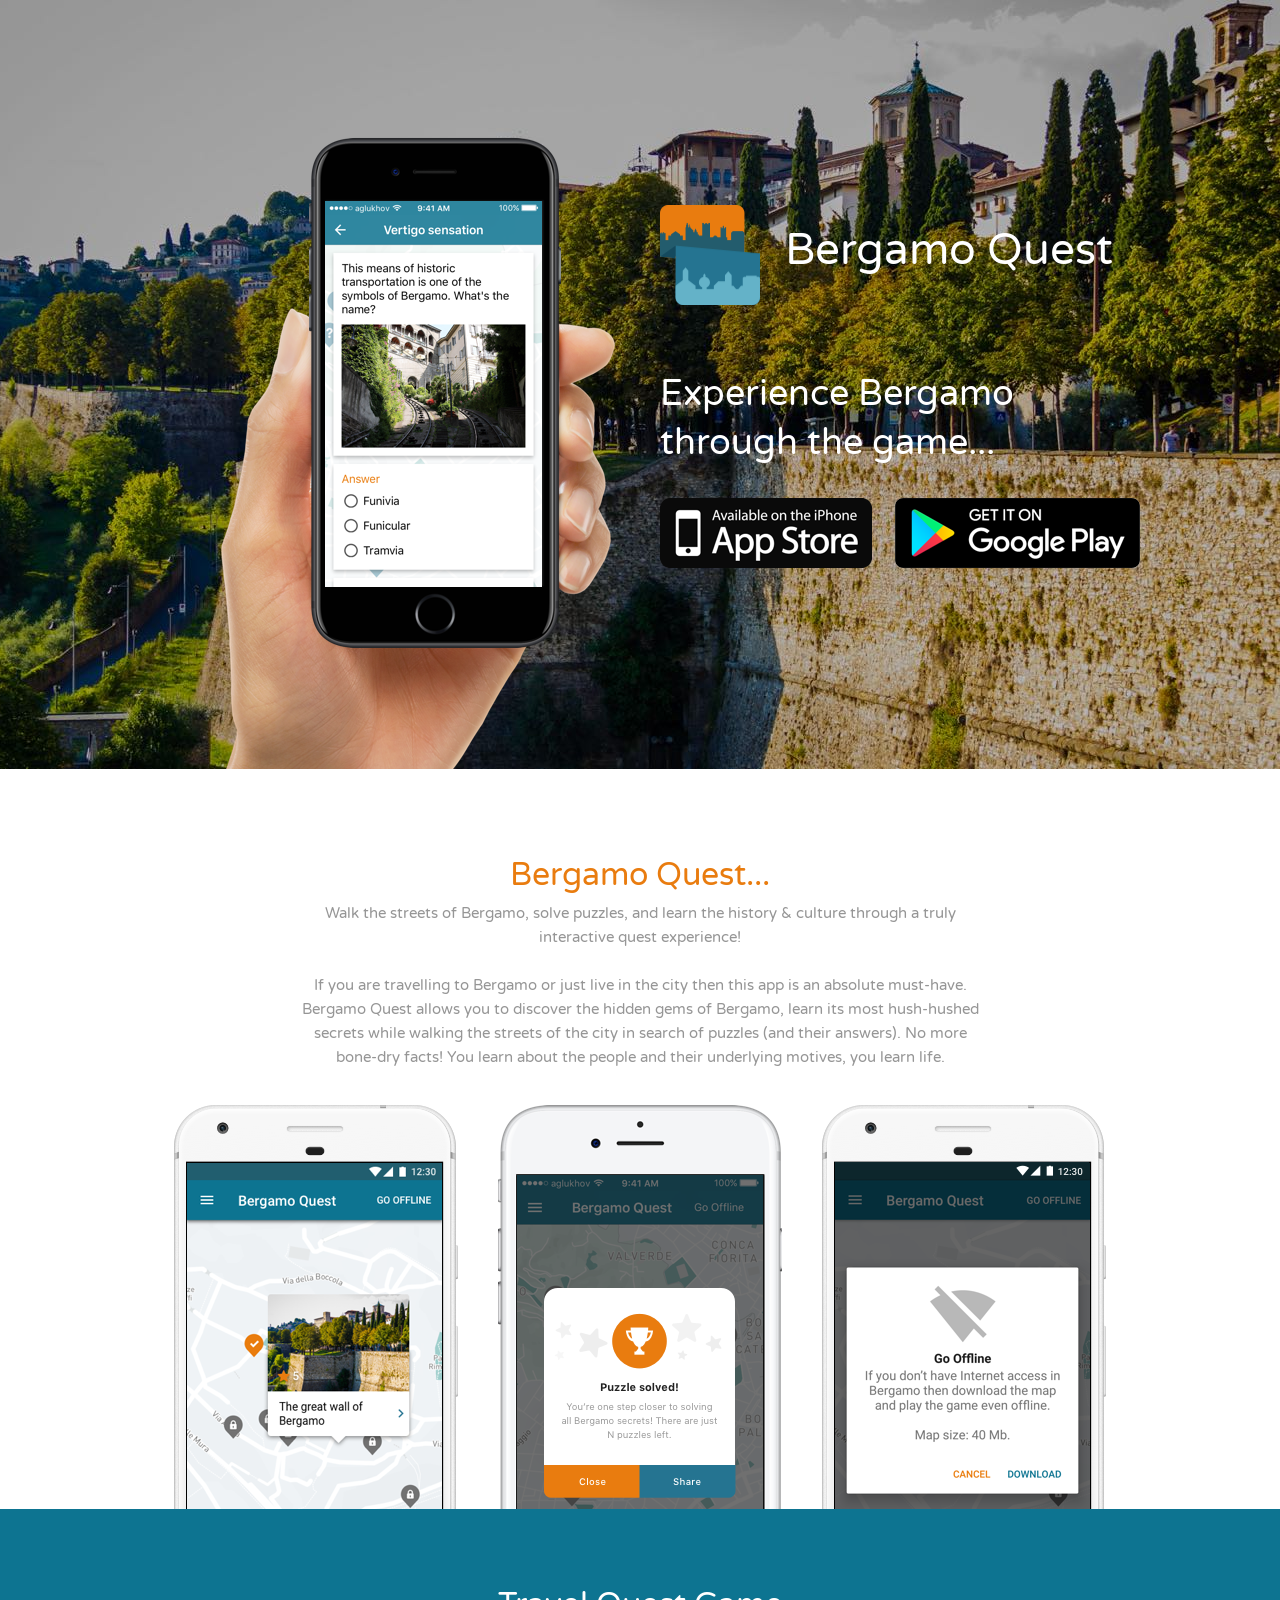
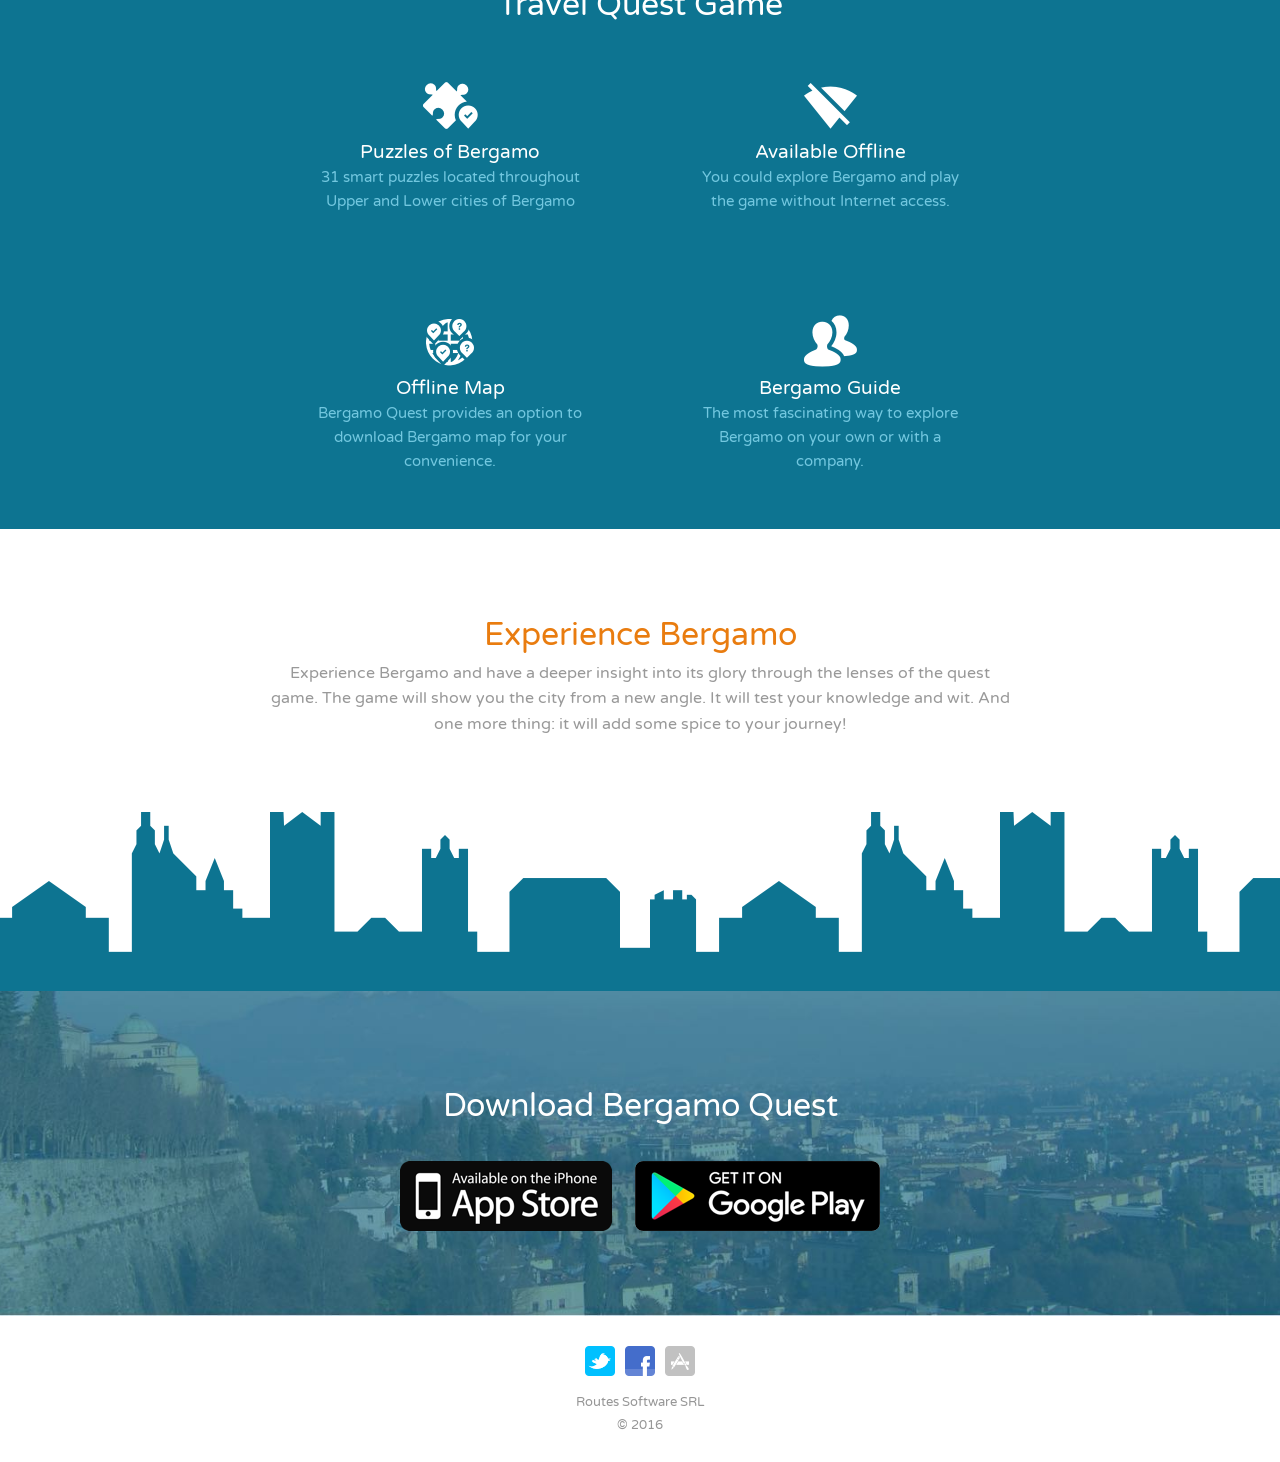
==== commit 0268bdb3: "Copyright changed" ====
--- a/public/index.html
+++ b/public/index.html
@@ -131,7 +131,7 @@
 					<a class="ico-fb" href="https://www.facebook.com/BergamoQuest/"></a>
 					<a class="ico-appsto" href="https://itunes.apple.com/us/app/bergamo-quest/id1159543023?ls=1&mt=8"></a>
 				</div>
-				<p>Bergamo Quest</p>
+				<p>Routes Software SRL</p>
 				<p class="copyright">&copy; 2016</p>
 			</div>
 		</footer>
--- a/public/css/site.min.css
+++ b/public/css/site.min.css
@@ -1 +1 @@
-article,aside,details,figcaption,figure,footer,header,hgroup,hr,menu,nav,section{display:block}a,a:hover,a:visited,ins{text-decoration:none}body,h1,h2,h3,h4,h5,h6{margin:0;-webkit-font-smoothing:antialiased;font-family:'Varela Round',sans-serif;padding:0}.sect-1 h2,.sect-1 p,.sect-2 h3,ul.features li{text-align:center}.pg-top,.sect-1,.sect-2,.sect-3,.top-pic,.top-txt,ul.features li{float:left}abbr,address,article,aside,audio,b,blockquote,body,canvas,caption,cite,code,dd,del,details,dfn,div,dl,dt,em,fieldset,figcaption,figure,footer,form,h2,h3,h4,h5,h6,header,hgroup,html,i,iframe,img,ins,kbd,label,legend,li,mark,menu,nav,object,ol,p,pre,q,samp,section,small,span,strong,sub,summary,sup,table,tbody,td,tfoot,th,thead,time,tr,ul,var,video{background:0 0;border:0;font-size:100%;margin:0;outline:0;padding:0;vertical-align:baseline}ins,mark{background-color:#ff9;color:#000}body{line-height:1;background-image:none;background-color:#FFF;word-wrap:break-word;color:#2D2D2D}blockquote,q{quotes:none}blockquote:after,blockquote:before,q:after,q:before{content:none}a{background:0 0;font-size:100%;margin:0;padding:0;vertical-align:baseline}mark{font-style:italic;font-weight:700}del{text-decoration:line-through}abbr[title],dfn[title]{border-bottom:1px dotted;cursor:help}table{border-collapse:collapse;border-spacing:0}hr{border:0;border-top:1px solid #ccc;height:1px;margin:1em 0;padding:0}input,select{vertical-align:middle}::selection{background:#000;color:#FFF}::-moz-selection{background-color:#000;color:#FFF}::-moz-focus-inner{margin:0;border:0;padding:0}a,a:visited{outline:0;color:#2e2e2e}a:hover{outline:0;color:#666}h1,h2,h3,h4,h5,h6{border:0;line-height:120%;font-weight:400}.loading_screen{position:absolute;width:100%;height:100%;background:url(../img/loading_icon.gif) 50% 50% no-repeat #fff;opacity:0;-webkit-transition:opacity .4s linear;-o-transition:opacity .4s linear;transition:opacity .4s linear}.loading .loading_screen,.pg{opacity:1}.pg{min-width:320px;-webkit-transition:opacity 1.2s linear .4s;-o-transition:opacity 1.2s linear .4s;transition:opacity 1.2s linear .4s}.loading .pg{opacity:0}.inner_wrapper{-moz-box-sizing:border-box;box-sizing:border-box;width:1000px;max-width:100%;margin-right:auto;margin-left:auto;padding:0}.pg-top{-moz-box-sizing:border-box;box-sizing:border-box;width:100%;height:769px;padding-left:50%;overflow:hidden;background:url(../img/header_background.jpg) 50% 0 no-repeat #0d7491;background-size:cover;opacity:1;-webkit-transform:translate3d(0,0,0);-ms-transform:translate3d(0,0,0);transform:translate3d(0,0,0);-webkit-transition:opacity 1s linear .4s,-webkit-transform 1s linear .4s;-o-transition:opacity 1s linear .4s,transform 1s linear .4s;transition:opacity 1s linear .4s,transform 1s linear .4s}.loading .pg-top{opacity:0;-webkit-transform:translate3d(0,-2000px,0);-ms-transform:translate3d(0,-2000px,0);transform:translate3d(0,-2000px,0)}.top-txt{position:relative;width:480px;z-index:2;margin-left:20px;margin-right:-500px;margin-top:205px;opacity:1;-webkit-transform:translate3d(0,0,0);-ms-transform:translate3d(0,0,0);transform:translate3d(0,0,0);-webkit-transition:opacity 1s linear 1.2s,-webkit-transform 1s linear 1.2s;-o-transition:opacity 1s linear 1.2s,transform 1s linear 1.2s;transition:opacity 1s linear 1.2s,transform 1s linear 1.2s}.loading .top-txt{opacity:0;-webkit-transform:translate3d(0,2000px,0);-ms-transform:translate3d(0,2000px,0);transform:translate3d(0,2000px,0)}.top-txt:after{content:'';display:table;clear:both;line-height:0}.top-pic{width:483px;height:100%;z-index:1;margin-left:-500px;margin-right:17px;background:url(../img/iphone_hand.png) 50% 100% no-repeat;opacity:1;-webkit-transform:translate3d(0,0,0);-ms-transform:translate3d(0,0,0);transform:translate3d(0,0,0);-webkit-transition:opacity 1s linear 1s,-webkit-transform 1s linear 1s;-o-transition:opacity 1s linear 1s,transform 1s linear 1s;transition:opacity 1s linear 1s,transform 1s linear 1s}.loading .top-pic{opacity:0;-webkit-transform:translate3d(0,2000px,0);-ms-transform:translate3d(0,2000px,0);transform:translate3d(0,2000px,0)}.bot-social a:hover,a.but-appsto:hover,a.but-g-play:hover{opacity:.67}.top-txt h1{margin:0 0 65px;padding:20px 0 27px 125px;background:url(../img/logo.png) no-repeat;font-size:44px;color:#FFF}.top-txt h3{margin:0 0 29px;padding:0;font-size:36px;line-height:136%;color:#FFF}a.but-appsto,a.but-g-play{display:inline-block;height:71px;background:url(../img/store_buttons.png) no-repeat;-webkit-transition:opacity .4s linear;-o-transition:opacity .4s linear;transition:opacity .4s linear}a.but-appsto{width:212px;margin-right:19px}a.but-g-play{width:245px;background-position:-213px 0}.sect-1{width:100%;height:653px;padding-top:87px;background-color:#FFF}.sect-1_top{width:690px;margin:0 auto 6px}.sect-1 h2{margin-bottom:7px;font-size:32px;color:#e97c0f}.sect-1 p{margin-bottom:24px;font-size:15px;line-height:160%;color:#969696}.sect-1 p:last-child{margin:0}.sect-1_toys{width:932px;height:434px;margin:0 auto;overflow:hidden}.sect-1_toy-1,.sect-1_toy-2,.sect-1_toy-3{float:left;width:284px;height:434px;margin-top:30px;background-position:top center;background-repeat:no-repeat;-webkit-transition:-webkit-transform .4s linear;-o-transition:transform .4s linear;transition:transform .4s linear}.sect-1_toy-1{background-image:url(../img/phone_1.png)}.sect-1_toy-2{width:285px;margin-left:39px;background-image:url(../img/phone_2.png)}.sect-1_toy-3{margin-left:40px;background-image:url(../img/phone_3.png)}.sect-1_toy-1:hover,.sect-1_toy-2:hover,.sect-1_toy-3:hover{-webkit-transform:translate3d(0,-30px,0);-ms-transform:translate3d(0,-30px,0);transform:translate3d(0,-30px,0)}.sect-2{width:100%;padding-top:77px;background-color:#0d7491}.sect-2 h3{margin-bottom:9px;font-size:32px;color:#fff}ul.features{width:760px;margin-left:auto;margin-right:auto;list-style:none}ul.features li{width:280px;margin:45px 50px 56px}.bot-social,.features .ico-feat{margin-left:auto;margin-right:auto}.features .ico-feat{width:55px;height:55px;margin-bottom:10px;background:url(../img/ico_features.png) no-repeat}.ico-feat.puzzle{background-position:0 0}.ico-feat.offline{background-position:0 -55px}.ico-feat.map{background-position:0 -110px}.ico-feat.guide{background-position:0 -165px}.features p.feature_title{margin-bottom:3px;font-size:19px;line-height:100%;color:#fff}.features p{font-size:15px;line-height:160%;color:#72c7df}.sect-3 h4,.sect-4 h4{font-size:32px;text-align:center}.sect-3{width:100%;min-height:195px;padding-top:87px;padding-bottom:180px;background:url(../img/city.png) 50% 100% repeat-x #fff}.sect-3 .inner_wrapper{width:740px}.pg-bot,.sect-4{width:100%;float:left}.sect-3 h4{margin-bottom:6px;color:#e97c0f}.sect-3 p{text-align:center;line-height:160%;color:#999}.sect-4{height:229px;padding-top:96px;background:url(../img/footer_background.jpg) 50% 50% no-repeat #2A1040;background-size:cover}.sect-4 h4{margin-bottom:34px;color:#FFF}.fin-call-2-act{text-align:center}.pg-bot{text-align:center;padding-top:30px;padding-bottom:20px;height:auto}.pg-bot p{padding-bottom:10px;font-size:13px;color:#969696}.bot-social{width:110px;height:50px}.bot-social a{float:left;width:30px;height:30px;margin-right:10px;background-image:url(../img/team_social_icons.png);background-repeat:no-repeat;-webkit-transition:opacity .4s linear;-o-transition:opacity .4s linear;transition:opacity .4s linear}.bot-social a.ico-tw{background-position:0 0}.bot-social a.ico-fb{background-position:-62px 0}.bot-social a.ico-appsto{background-position:-93px 0;margin-right:0}@media screen and (max-width:1020px){.inner_wrapper{width:100%;padding-left:20px;padding-right:20px}.pg-top{height:auto;padding-left:15%;padding-right:15%;padding-bottom:39.6%}.top-txt{float:none;width:auto;margin-left:auto;margin-right:auto;margin-top:50px;text-align:center}.top-pic{float:none;position:absolute;left:33.33%;bottom:0;width:27.33%;height:51.5%;margin:0;background-size:100%}.top-txt h1{display:inline-block;margin-bottom:25px}.sect-1_toys{width:608px}.sect-1_toy-3{display:none}}@media screen and (max-width:900px){.sect-1_top{width:80%;margin-bottom:10px}.sect-3 .inner_wrapper{width:340px;margin-left:auto;margin-right:auto}}@media screen and (max-width:780px){.sect-1_toys{width:100%}.sect-1_toy-1{float:none;margin-left:auto;margin-right:auto}.sect-1_toy-2{display:none}.sect-2 h3{padding-left:40px;padding-right:40px}ul.features{width:100%;margin-left:0;margin-right:0}ul.features li{clear:both;float:none;width:280px;margin-left:auto;margin-right:auto}}@media screen and (max-width:720px){.top-txt h1{padding:20px 0 22px 100px;font-size:32px;background-size:80px 80px}.top-txt h3{font-size:27px}.top-txt a.but-appsto{margin-bottom:30px}.top-txt a.but-appsto,.top-txt a.but-g-play{display:block;margin-left:auto;margin-right:auto}}@media screen and (max-width:590px){.sect-1{height:auto}.sect-1_top{width:80%;margin-bottom:30px}.sect-1 h2,.sect-2 h3,.sect-3 h4,.sect-4 h4{font-size:27px}}@media screen and (max-width:550px){.top-txt a.but-appsto{margin-bottom:20px}.fin-call-2-act,.sect-4 a.but-appsto,.sect-4 h4{margin-bottom:30px}.sect-4{height:auto;padding-bottom:70px}.fin-call-2-act{width:245px;margin-left:auto;margin-right:auto}.sect-4 a.but-appsto,.sect-4 a.but-g-play{display:block;margin-left:auto;margin-right:auto}}@media screen and (max-width:490px){.top-txt h1{padding:2px 0 1px 100px}.top-txt h3{margin-bottom:14px}}+article,aside,details,figcaption,figure,footer,header,hgroup,hr,menu,nav,section{display:block}a,a:hover,a:visited,ins{text-decoration:none}body,h1,h2,h3,h4,h5,h6{margin:0;-webkit-font-smoothing:antialiased;font-family:'Varela Round',sans-serif;padding:0}.sect-1 h2,.sect-1 p,.sect-2 h3,ul.features li{text-align:center}.pg-top,.sect-1,.sect-2,.sect-3,.top-pic,.top-txt,ul.features li{float:left}abbr,address,article,aside,audio,b,blockquote,body,canvas,caption,cite,code,dd,del,details,dfn,div,dl,dt,em,fieldset,figcaption,figure,footer,form,h2,h3,h4,h5,h6,header,hgroup,html,i,iframe,img,ins,kbd,label,legend,li,mark,menu,nav,object,ol,p,pre,q,samp,section,small,span,strong,sub,summary,sup,table,tbody,td,tfoot,th,thead,time,tr,ul,var,video{background:0 0;border:0;font-size:100%;margin:0;outline:0;padding:0;vertical-align:baseline}ins,mark{background-color:#ff9;color:#000}body{line-height:1;background-image:none;background-color:#FFF;word-wrap:break-word;color:#2D2D2D}blockquote,q{quotes:none}blockquote:after,blockquote:before,q:after,q:before{content:none}a{background:0 0;font-size:100%;margin:0;padding:0;vertical-align:baseline}mark{font-style:italic;font-weight:700}del{text-decoration:line-through}abbr[title],dfn[title]{border-bottom:1px dotted;cursor:help}table{border-collapse:collapse;border-spacing:0}hr{border:0;border-top:1px solid #ccc;height:1px;margin:1em 0;padding:0}input,select{vertical-align:middle}::selection{background:#000;color:#FFF}::-moz-selection{background-color:#000;color:#FFF}::-moz-focus-inner{margin:0;border:0;padding:0}a,a:visited{outline:0;color:#2e2e2e}a:hover{outline:0;color:#666}h1,h2,h3,h4,h5,h6{border:0;line-height:120%;font-weight:400}.loading_screen{position:absolute;width:100%;height:100%;background:url(../img/loading_icon.gif) 50% 50% no-repeat #fff;opacity:0;-webkit-transition:opacity .4s linear;-o-transition:opacity .4s linear;transition:opacity .4s linear}.loading .loading_screen,.pg{opacity:1}.pg{min-width:320px;-webkit-transition:opacity 1.2s linear .4s;-o-transition:opacity 1.2s linear .4s;transition:opacity 1.2s linear .4s}.loading .pg{opacity:0}.inner_wrapper{-moz-box-sizing:border-box;box-sizing:border-box;width:1000px;max-width:100%;margin-right:auto;margin-left:auto;padding:0}.pg-top{-moz-box-sizing:border-box;box-sizing:border-box;width:100%;height:769px;padding-left:50%;overflow:hidden;background:url(../img/header_background.jpg) 50% 0 no-repeat #0d7491;background-size:cover;opacity:1;-webkit-transform:translate3d(0,0,0);-ms-transform:translate3d(0,0,0);transform:translate3d(0,0,0);-webkit-transition:opacity 1s linear .4s,-webkit-transform 1s linear .4s;-o-transition:opacity 1s linear .4s,transform 1s linear .4s;transition:opacity 1s linear .4s,transform 1s linear .4s}.loading .pg-top{opacity:0;-webkit-transform:translate3d(0,-2000px,0);-ms-transform:translate3d(0,-2000px,0);transform:translate3d(0,-2000px,0)}.top-txt{position:relative;width:480px;z-index:2;margin-left:20px;margin-right:-500px;margin-top:205px;opacity:1;-webkit-transform:translate3d(0,0,0);-ms-transform:translate3d(0,0,0);transform:translate3d(0,0,0);-webkit-transition:opacity 1s linear 1.2s,-webkit-transform 1s linear 1.2s;-o-transition:opacity 1s linear 1.2s,transform 1s linear 1.2s;transition:opacity 1s linear 1.2s,transform 1s linear 1.2s}.loading .top-txt{opacity:0;-webkit-transform:translate3d(0,2000px,0);-ms-transform:translate3d(0,2000px,0);transform:translate3d(0,2000px,0)}.top-txt:after{content:'';display:table;clear:both;line-height:0}.top-pic{width:483px;height:100%;z-index:1;margin-left:-500px;margin-right:17px;background:url(../img/iphone_hand.png) 50% 100% no-repeat;opacity:1;-webkit-transform:translate3d(0,0,0);-ms-transform:translate3d(0,0,0);transform:translate3d(0,0,0);-webkit-transition:opacity 1s linear 1s,-webkit-transform 1s linear 1s;-o-transition:opacity 1s linear 1s,transform 1s linear 1s;transition:opacity 1s linear 1s,transform 1s linear 1s}.loading .top-pic{opacity:0;-webkit-transform:translate3d(0,2000px,0);-ms-transform:translate3d(0,2000px,0);transform:translate3d(0,2000px,0)}.bot-social a:hover,a.but-appsto:hover,a.but-g-play:hover{opacity:.67}.top-txt h1{margin:0 0 65px;padding:20px 0 27px 125px;background:url(../img/logo.png) no-repeat;font-size:44px;color:#FFF}.top-txt h3{margin:0 0 29px;padding:0;font-size:36px;line-height:136%;color:#FFF}a.but-appsto,a.but-g-play{display:inline-block;height:71px;background:url(../img/store_buttons.png) no-repeat;-webkit-transition:opacity .4s linear;-o-transition:opacity .4s linear;transition:opacity .4s linear}a.but-appsto{width:212px;margin-right:19px}a.but-g-play{width:245px;background-position:-213px 0}.top-txt a.but-g-play{margin-right:-20px}.sect-1{width:100%;height:653px;padding-top:87px;background-color:#FFF}.sect-1_top{width:690px;margin:0 auto 6px}.sect-1 h2{margin-bottom:7px;font-size:32px;color:#e97c0f}.sect-1 p{margin-bottom:24px;font-size:15px;line-height:160%;color:#969696}.sect-1 p:last-child{margin:0}.sect-1_toys{width:932px;height:434px;margin:0 auto;overflow:hidden}.sect-1_toy-1,.sect-1_toy-2,.sect-1_toy-3{float:left;width:284px;height:434px;margin-top:30px;background-position:top center;background-repeat:no-repeat;-webkit-transition:-webkit-transform .4s linear;-o-transition:transform .4s linear;transition:transform .4s linear}.sect-1_toy-1{background-image:url(../img/phone_1.png)}.sect-1_toy-2{width:285px;margin-left:39px;background-image:url(../img/phone_2.png)}.sect-1_toy-3{margin-left:40px;background-image:url(../img/phone_3.png)}.sect-1_toy-1:hover,.sect-1_toy-2:hover,.sect-1_toy-3:hover{-webkit-transform:translate3d(0,-30px,0);-ms-transform:translate3d(0,-30px,0);transform:translate3d(0,-30px,0)}.sect-2{width:100%;padding-top:77px;background-color:#0d7491}.sect-2 h3{margin-bottom:9px;font-size:32px;color:#fff}ul.features{width:760px;margin-left:auto;margin-right:auto;list-style:none}ul.features li{width:280px;margin:45px 50px 56px}.bot-social,.features .ico-feat{margin-left:auto;margin-right:auto}.features .ico-feat{width:55px;height:55px;margin-bottom:10px;background:url(../img/ico_features.png) no-repeat}.ico-feat.puzzle{background-position:0 0}.ico-feat.offline{background-position:0 -55px}.ico-feat.map{background-position:0 -110px}.ico-feat.guide{background-position:0 -165px}.features p.feature_title{margin-bottom:3px;font-size:19px;line-height:100%;color:#fff}.features p{font-size:15px;line-height:160%;color:#72c7df}.sect-3 h4,.sect-4 h4{font-size:32px;text-align:center}.sect-3{width:100%;min-height:195px;padding-top:87px;padding-bottom:180px;background:url(../img/city.png) 50% 100% repeat-x #fff}.sect-3 .inner_wrapper{width:740px}.pg-bot,.sect-4{width:100%;float:left}.sect-3 h4{margin-bottom:6px;color:#e97c0f}.sect-3 p{text-align:center;line-height:160%;color:#999}.sect-4{height:229px;padding-top:96px;background:url(../img/footer_background.jpg) 50% 50% no-repeat #2A1040;background-size:cover}.sect-4 h4{margin-bottom:34px;color:#FFF}.fin-call-2-act{text-align:center}.pg-bot{text-align:center;padding-top:30px;padding-bottom:20px;height:auto}.pg-bot p{padding-bottom:10px;font-size:13px;color:#969696}.bot-social{width:110px;height:50px}.bot-social a{float:left;width:30px;height:30px;margin-right:10px;background-image:url(../img/team_social_icons.png);background-repeat:no-repeat;-webkit-transition:opacity .4s linear;-o-transition:opacity .4s linear;transition:opacity .4s linear}.bot-social a.ico-tw{background-position:0 0}.bot-social a.ico-fb{background-position:-62px 0}.bot-social a.ico-appsto{background-position:-93px 0;margin-right:0}@media screen and (max-width:1020px){.inner_wrapper{width:100%;padding-left:20px;padding-right:20px}.pg-top{height:auto;padding-left:15%;padding-right:15%;padding-bottom:39.6%}.top-txt{float:none;width:auto;margin-left:auto;margin-right:auto;margin-top:50px;text-align:center}.top-txt a.but-g-play{margin-right:0}.top-pic{float:none;position:absolute;left:33.33%;bottom:0;width:27.33%;height:51.5%;margin:0;background-size:100%}.top-txt h1{display:inline-block;margin-bottom:25px}.sect-1_toys{width:608px}.sect-1_toy-3{display:none}}@media screen and (max-width:900px){.sect-1_top{width:80%;margin-bottom:10px}.sect-3 .inner_wrapper{width:340px;margin-left:auto;margin-right:auto}}@media screen and (max-width:780px){.sect-1_toys{width:100%}.sect-1_toy-1{float:none;margin-left:auto;margin-right:auto}.sect-1_toy-2{display:none}.sect-2 h3{padding-left:40px;padding-right:40px}ul.features{width:100%;margin-left:0;margin-right:0}ul.features li{clear:both;float:none;width:280px;margin-left:auto;margin-right:auto}}@media screen and (max-width:720px){.top-txt h1{padding:20px 0 22px 100px;font-size:32px;background-size:80px 80px}.top-txt h3{font-size:27px}.top-txt a.but-appsto{margin-bottom:30px}.top-txt a.but-appsto,.top-txt a.but-g-play{display:block;margin-left:auto;margin-right:auto}}@media screen and (max-width:590px){.sect-1{height:auto}.sect-1_top{width:80%;margin-bottom:30px}.sect-1 h2,.sect-2 h3,.sect-3 h4,.sect-4 h4{font-size:27px}}@media screen and (max-width:550px){.top-txt a.but-appsto{margin-bottom:20px}.fin-call-2-act,.sect-4 a.but-appsto,.sect-4 h4{margin-bottom:30px}.sect-4{height:auto;padding-bottom:70px}.fin-call-2-act{width:245px;margin-left:auto;margin-right:auto}.sect-4 a.but-appsto,.sect-4 a.but-g-play{display:block;margin-left:auto;margin-right:auto}}@media screen and (max-width:490px){.top-txt h1{padding:2px 0 1px 100px}.top-txt h3{margin-bottom:14px}}
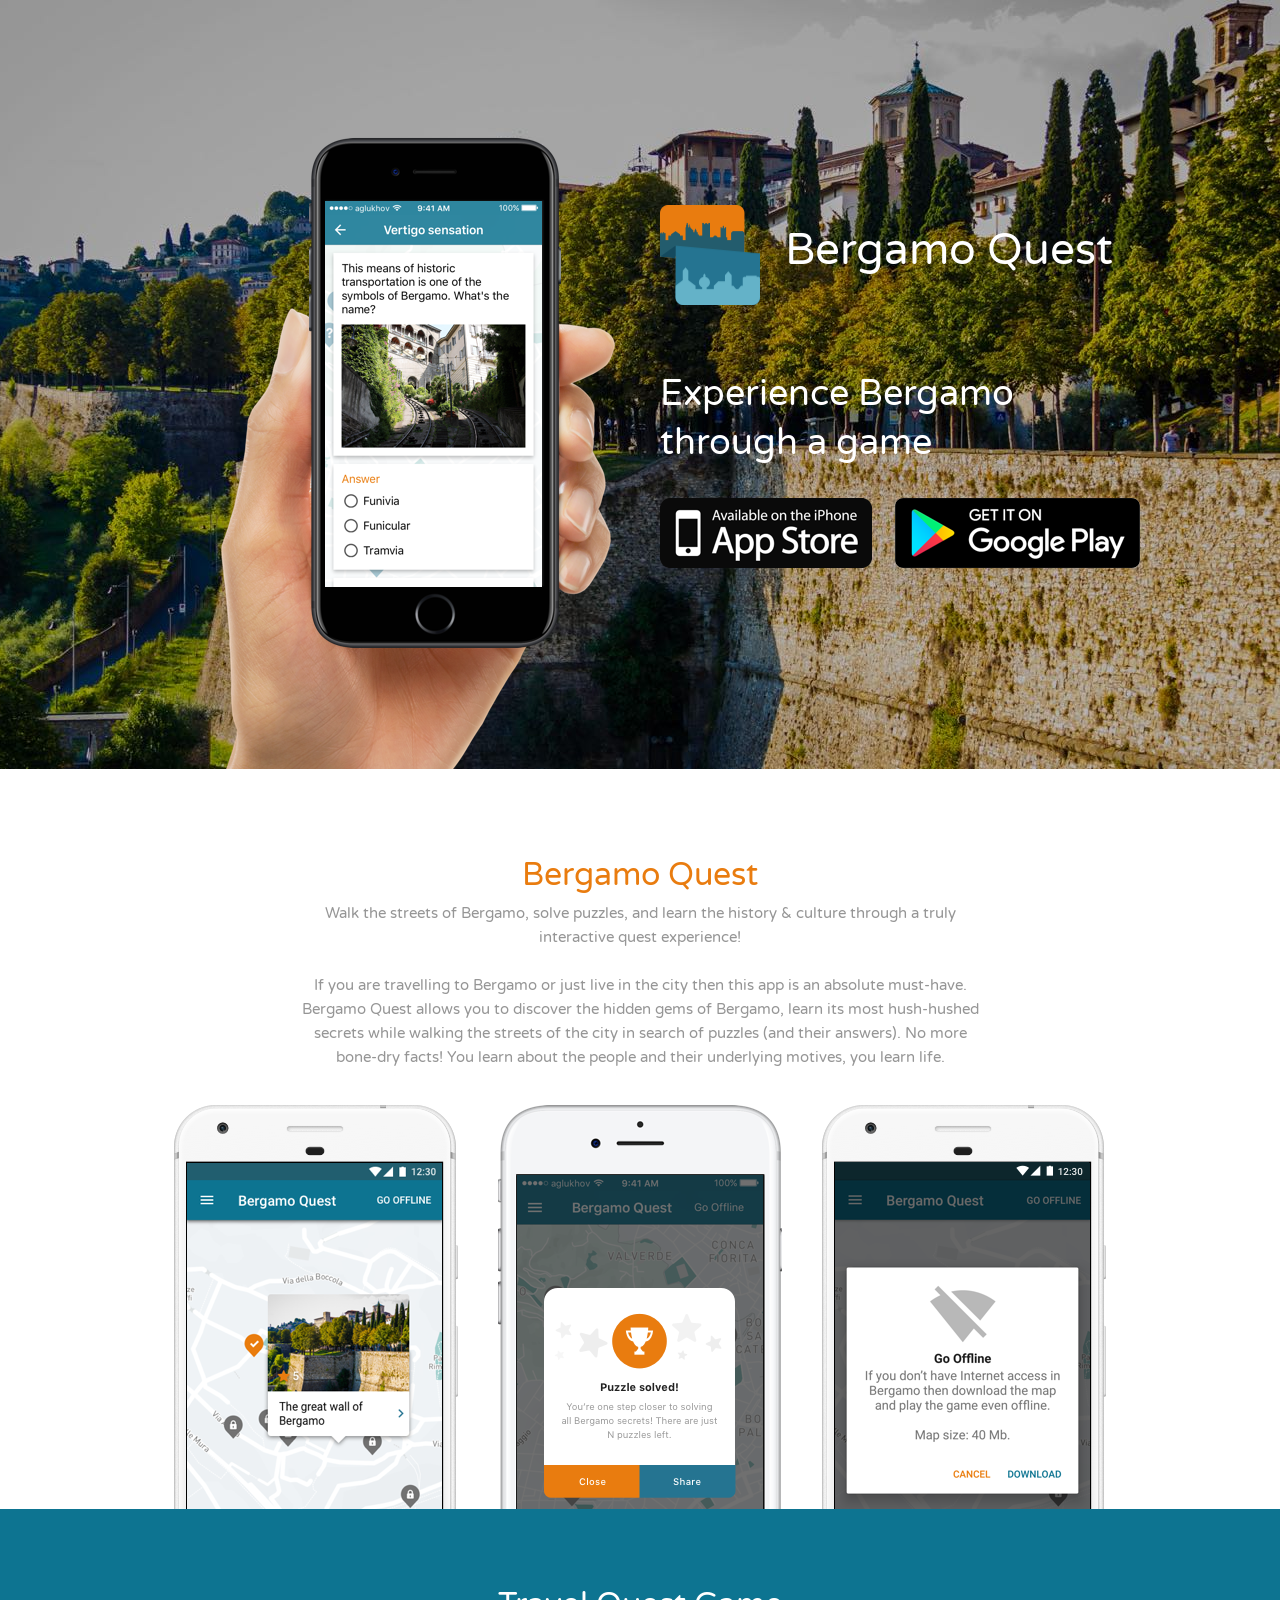
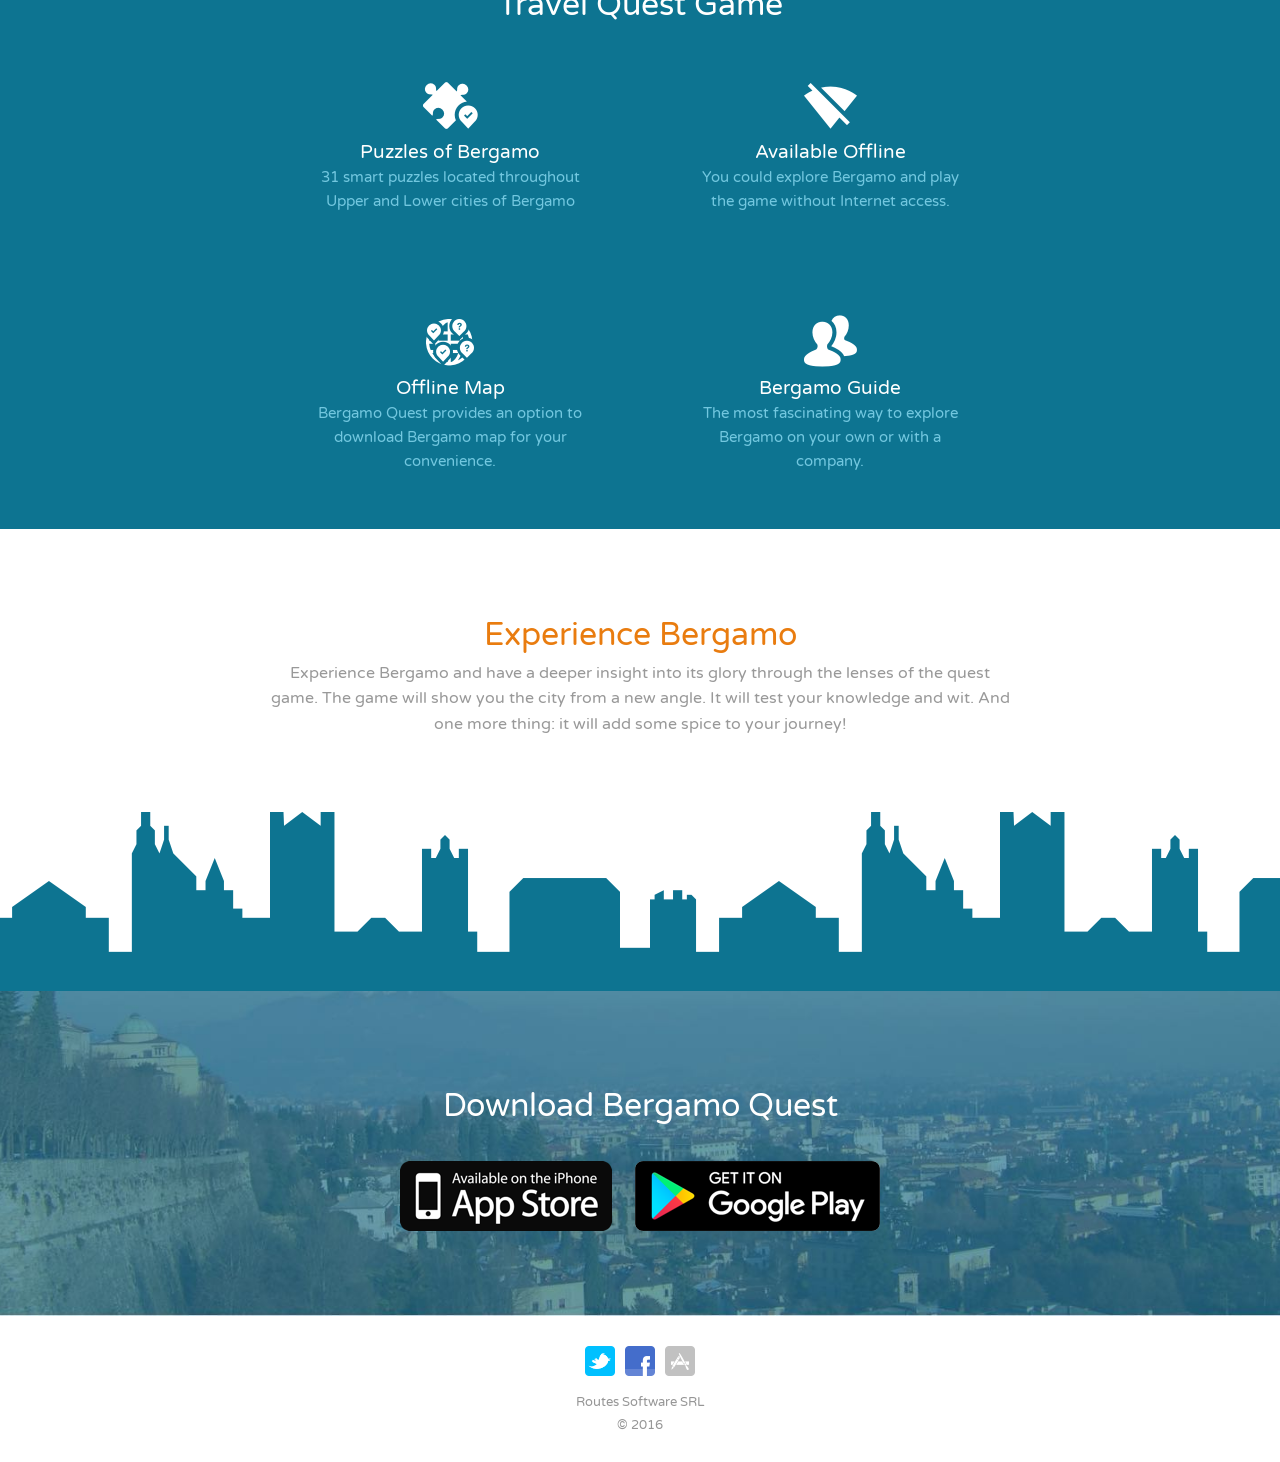
==== commit 8978294f: "Texts changed 2" ====
--- a/public/index.html
+++ b/public/index.html
@@ -53,7 +53,7 @@
 		<header id="PgTop" class="pg-top">
 			<div class="top-txt">
 				<h1>Bergamo Quest</h1>
-				<h3>Experience Bergamo through the game...</h3>
+				<h3>Experience Bergamo through a game</h3>
 				<a class="but-appsto" href="https://itunes.apple.com/us/app/bergamo-quest/id1159543023?ls=1&mt=8"></a>
 				<a class="but-g-play" href="https://play.google.com/store/apps/details?id=tips.routes.bergamoquest"></a>
 			</div>
@@ -63,7 +63,7 @@
 		<section class="sect-1">
 			<div class="inner_wrapper">
 				<div class="sect-1_top">
-					<h2>Bergamo Quest...</h2>
+					<h2>Bergamo Quest</h2>
 					<p>Walk the streets of Bergamo, solve puzzles, and learn the history &amp; culture through a truly interactive quest experience!</p>
 					<p>If you are travelling to Bergamo or just live in the city then this app is an absolute must-have. Bergamo Quest allows you to discover the hidden gems of Bergamo, learn its most hush-hushed secrets while walking the streets of the city in search of puzzles (and their answers). No more bone-dry facts! You learn about the people and their underlying motives, you learn life.</p>
 				</div>
